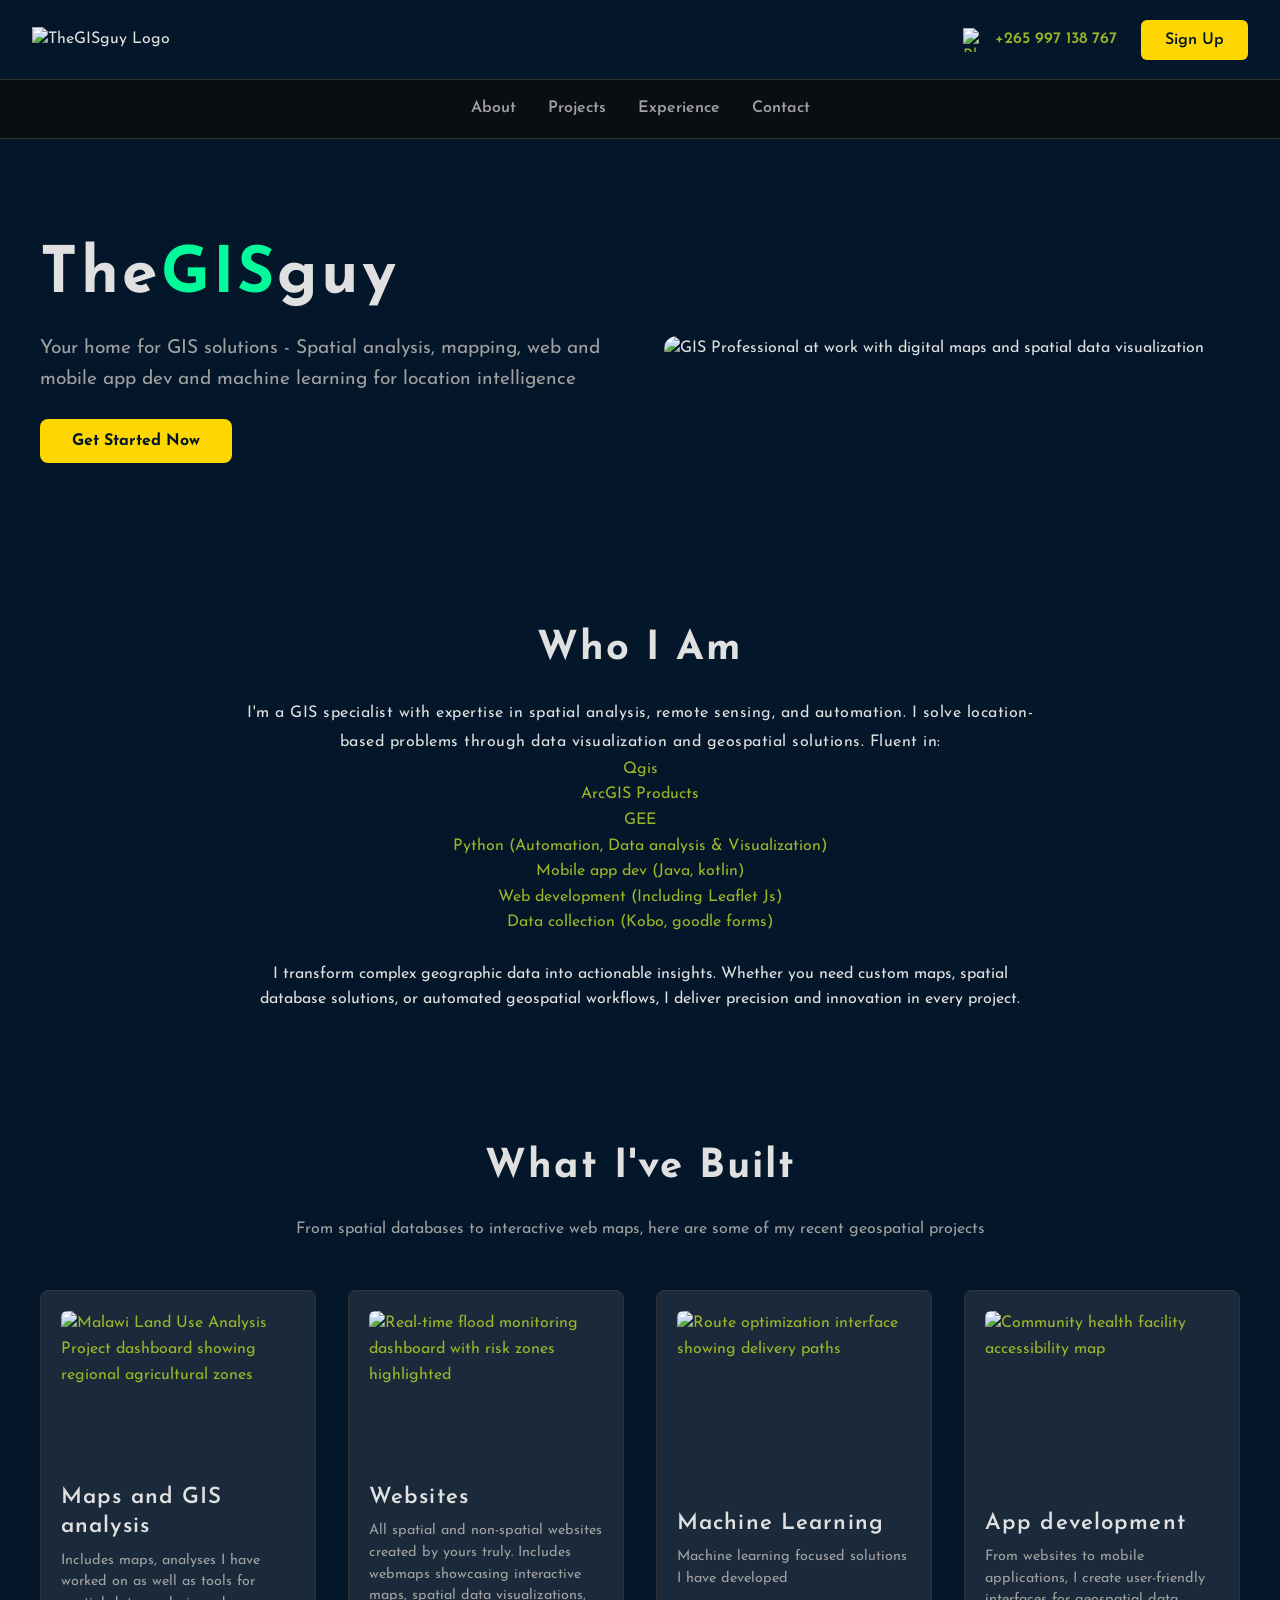
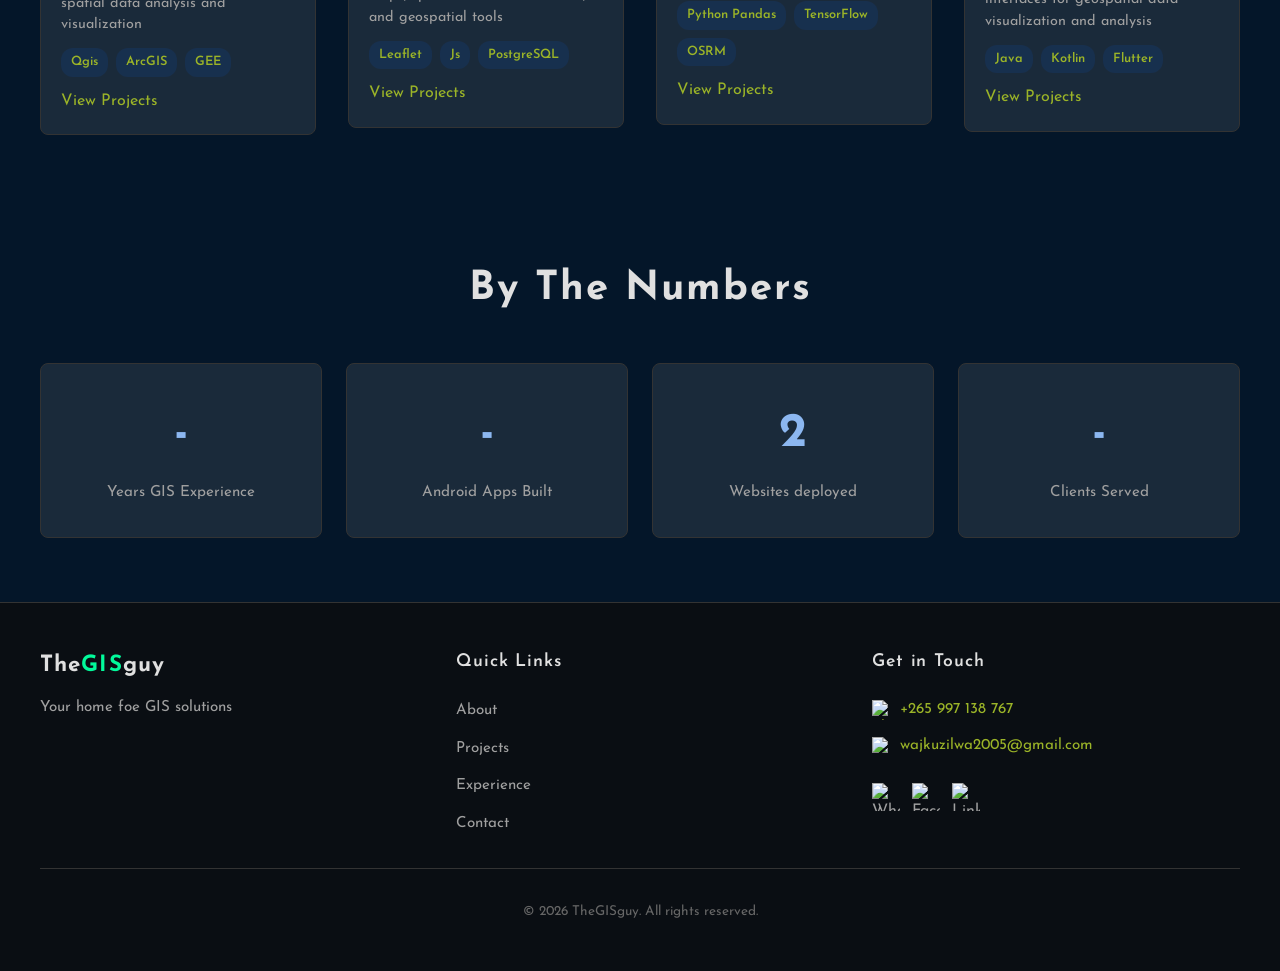
==== index.html @ 0bf77655 "Add files via upload" ====
<!DOCTYPE html>
<html lang="en">
<head>
    <meta charset="UTF-8">
    <meta name="viewport" content="width=device-width, initial-scale=1.0">
    <title>TheGISguy - Your Home for GIS Solutions</title>
    <link rel="stylesheet" href="index.css">
    <link href="https://fonts.googleapis.com/css2?family=Josefin+Sans:wght@400;600;700&family=Oswald:wght@400;500;600;700&display=swap" rel="stylesheet">
    <link rel="shortcut icon" href="./Images/Logo/TheGislogo_favicon.png" type="image/x-icon">
</head>

<body>


    <!-- Header Section -->
    <header class="header">
        <div class="header-container">
            <div class="logo">
                <img src="Images/Logo/TheGislogo_main.png" alt="TheGISguy Logo">
            </div>
            <div class="header-right">
                <div class="contact-phone">
                    <img src="Images/phone.svg" alt="Phone icon" class="icon">
                    <a href="tel:+265997138767">+265 997 138 767</a>
                </div>
                <button class="btn-signup">Sign Up</button>
            </div>
        </div>
    </header>


    

    <!-- Navigation Bar -->
    <nav class="navbar">
        <div class="nav-container">
            <ul class="nav-list">
                <li><a href="#about" class="nav-link">About</a></li>
                <li><a href="#projects" class="nav-link">Projects</a></li>
                <li><a href="#experience" class="nav-link">Experience</a></li>
                <li><a href="#contact" class="nav-link">Contact</a></li>
            </ul>
            <button class="hamburger" aria-label="Toggle navigation menu">
                <span></span>
                <span></span>
                <span></span>
            </button>
        </div>
    </nav>



    <!-- Hero Section -->
    <section id="hero" class="hero">
        <div class="hero-container">
            <div class="hero-text">
                <h1>The<Span class="gis-color">GIS</Span>guy</h1>
                <p>Your home for GIS solutions - Spatial analysis, mapping, web and mobile app dev and machine learning for location intelligence</p>
                <button class="btn-cta">Get Started Now</button>
            </div>
            <div class="hero-image">
                <img src="Images/Hero.jpg" alt="GIS Professional at work with digital maps and spatial data visualization">
            </div>
        </div>
    </section>





    <!-- About Section -->
    <section id="about" class="about">
        <div class="about-container">
            <h2>Who I Am</h2>
            <p>I'm a GIS specialist with expertise in spatial analysis, remote sensing, and automation. I solve location-based problems through data visualization and geospatial solutions. Fluent in:
                <ul>
                    <li> <a href="">Qgis</a></li>
                    <li> <a href="">ArcGIS Products</a></li>
                    <li> <a href="">GEE</a></li>
                    <li> <a href="">Python (Automation, Data analysis & Visualization)</a></li>
                    <li> <a href="">Mobile app dev (Java, kotlin)</a></li>
                    <li> <a href="">Web development (Including Leaflet Js)</a></li>
                    <li> <a href="">Data collection (Kobo, goodle forms)</a></li>
                </ul> <br>
                I transform complex geographic data into actionable insights. Whether you need custom maps, spatial database solutions, or automated geospatial workflows, I deliver precision and innovation in every project.</p>
        </div>
    </section>






    <!-- Projects Section -->
     <!-- Projects must have their own page and each one here must be linked there -->
    <section id="projects" class="projects">
        <div class="projects-container">
            <h2>What I've Built</h2>
            <p class="projects-intro">From spatial databases to interactive web maps, here are some of my recent geospatial projects</p>


            <div class="projects-grid">
               <!-- <a href="https://www.google.com" target="_blank" class="project-link"><article class="project-card"> -->


               <a href="./project.html" target="_blank" >
                    <article class="project-card">
                        <img src="Images/Logo/TheGislogo_favicon.png" alt="Malawi Land Use Analysis Project dashboard showing regional agricultural zones" class="project-image">
                        <h3>Maps and GIS analysis</h3>
                        <p>Includes maps, analyses I have worked on as well as tools for spatial data analysis and visualization</p>
                        <div class="tech-tags">
                            <span class="tech-tag">Qgis</span>
                            <span class="tech-tag">ArcGIS</span>
                            <span class="tech-tag">GEE</span> 
                        </div>
                        View Projects
                    </article>
               </a>
               <a href="./project.html" target="_blank">
                    <article class="project-card">
                        <img src="Images/Lucid_Origin_An_image_of_a_black_middleaged_GIS_woman_with_sho_0.jpg" alt="Real-time flood monitoring dashboard with risk zones highlighted" class="project-image">
                        <h3>Websites</h3>
                        <p>All spatial and non-spatial websites created by yours truly. Includes webmaps showcasing interactive maps, spatial data visualizations, and geospatial tools
                        </p>
                        <div class="tech-tags">
                            <span class="tech-tag">Leaflet</span>
                            <span class="tech-tag">Js</span>
                            <span class="tech-tag">PostgreSQL</span>
                        </div>
                       View Projects
                    </article>
                </a>


               <a href="./project.html" target="_blank">
                    <article class="project-card">
                        <img src="Images/Lucid_Origin_An_image_of_a_black_middleaged_GIS_woman_with_sho_0.jpg" alt="Route optimization interface showing delivery paths" class="project-image">
                        <br>
                        <h3>Machine Learning</h3>
                        <p>Machine learning focused solutions I have developed</p>
                        <div class="tech-tags">
                            <span class="tech-tag">Python Pandas</span>
                            <span class="tech-tag">TensorFlow</span>
                            <span class="tech-tag">OSRM</span>
                        </div>
                        View Projects
                    </article>
               </a>

               <a href="./project.html" target="_blank">               
                    <article class="project-card">
                        <img src="Images/Lucid_Origin_An_image_of_a_black_middleaged_GIS_woman_with_sho_0.jpg" alt="Community health facility accessibility map" class="project-image">
                        <br>
                        
                        <h3>App development</h3>
                        <p>From websites to mobile applications, I create user-friendly interfaces for geospatial data visualization and analysis</p>
                        <div class="tech-tags">
                            <span class="tech-tag">Java</span>
                            <span class="tech-tag">Kotlin</span>
                            <span class="tech-tag">Flutter</span>
                        </div>
                        View Projects
                    </article>
               </a>            
            </div>
        </div>
    </section>




    <!-- Experience Section -->
    <section id="experience" class="experience">
        <div class="experience-container">
            <h2>By The Numbers</h2>
            <div class="stats-grid">
                <div class="stat-box">
                    <span class="stat-number">-</span>
                    <span class="stat-label">Years GIS Experience</span>
                </div>
                <div class="stat-box">
                    <span class="stat-number">-</span>
                    <span class="stat-label">Android Apps Built</span>
                </div>
                <div class="stat-box">
                    <span class="stat-number">2</span>
                    <span class="stat-label">Websites deployed</span>
                </div>
                <div class="stat-box">
                    <span class="stat-number">-</span>
                    <span class="stat-label">Clients Served</span>
                </div>
            </div>
        </div>
    </section>




    <!-- Footer -->

    <!-- 
    have to implement whatsapp, email, facebook and linked in functionality -->
    <footer id="contact" class="footer">
        <div class="footer-container">
            <div class="footer-brand">
                <h1>The<Span class="gis-color">GIS</Span>guy</h1>
                <p>Your home foe GIS solutions</p>
            </div>
            <div class="footer-nav">
                <h3>Quick Links</h3>
                <ul>
                    <li><a href="#about">About</a></li>
                    <li><a href="#projects">Projects</a></li>
                    <li><a href="#experience">Experience</a></li>
                    <li><a href="#contact">Contact</a></li>
                </ul>
            </div>
            <div class="footer-contact">
                <h3>Get in Touch</h3>
                <div class="contact-details">
                    <a href="tel:+265997138767" class="contact-item">
                        <img src="Images/phone.svg" alt="Phone"> +265 997 138 767
                    </a>
                    <a href="mailto:wajkuzilwa2005@gmail.com" class="contact-item">
                        <img src="Images/email.svg" alt="Email"> wajkuzilwa2005@gmail.com
                    </a>
                </div>
                <div class="social-icons">
                    <a href="#" target="_blank" aria-label="WhatsApp">
                        <img src="Images/whatsapp.svg" alt="WhatsApp">
                    </a>
                    <a href="#" target="_blank" aria-label="Facebook">
                        <img src="Images/facebook_icon.svg" alt="Facebook">
                    </a>
                    <a href="#" target="_blank" aria-label="LinkedIn">
                        <img src="Images/linkedin_logo.png" alt="LinkedIn">
                    </a>
                </div>
            </div>
        </div>
        <div class="copyright">
            <p>© 2026 TheGISguy. All rights reserved.</p>
        </div>
    </footer>

    <script src="index.js"></script>
</body>
</html>
---- index.css ----
/* ***********************
   TheGISguy Portfolio
   ************************/

/* CSS Custom Properties (Variables) */
:root {
    /* Color Palette */
    --bg-main: #041629;
    --bg-footer: #0a0e13;
    --primary-blue: #9bb428;
    --accent-yellow: #ffd700;
    --text-primary: #e0e0e0;
    --text-secondary: #a0a0a0;
    --border-color: #333333;
    --card-bg: #1a2a3a;
    --card-bg-hover: #242f3d;
    
    /* fonts */
    --font-primary: 'Josefin Sans', -apple-system, BlinkMacSystemFont, 'Segoe UI', sans-serif;
    --font-secondary: 'Oswald', sans-serif;
    
    /* Spacing */
    --space-xs: 8px;
    --space-sm: 16px;
    --space-md: 24px;
    --space-lg: 32px;
    --space-xl: 48px;
    --space-2xl: 64px;
    --space-3xl: 96px;
    
    /* Transitions */
    --transition-fast: 0.3s ease-out;
    --transition-smooth: 0.5s ease-in-out;
}

/* *************************************************
***********************************************
*********************************/

* {
    margin: 0;
    padding: 0;
    box-sizing: border-box;
}

html {
    scroll-behavior: smooth;
}

body {
    font-family: var(--font-primary);
    font-size: 16px;
    line-height: 1.6;
    background-color: var(--bg-main);
    color: var(--text-primary);
}

h1, h2, h3, h4, h5, h6 {
    line-height: 1.3;
    letter-spacing: 0.05em;
}

a {
    color: var(--primary-blue);
    text-decoration: none;
    transition: var(--transition-fast);
}

a:hover {
    text-decoration: underline;
    color: #3399ff;
}

img {
    max-width: 100%;
    height: auto;
    display: block;
}

ul {
    list-style: none;
}

button {
    cursor: pointer;
    font-family: inherit;
}





/* ************************************
   Header Styles
   *************************************/

.header {
    position: sticky;
    top: 0;
    z-index: 100;
    background-color: var(--bg-main);
    border-bottom: 1px solid var(--border-color);
    height: 80px;
}

.header-container {
    max-width: 100%;
    margin: 0 auto;
    padding: 16px 32px;
    display: flex;
    justify-content: space-between;
    align-items: center;
    height: 100%;
}

.logo img {
    width: 200px;
    height: auto;
}

.header-right {
    display: flex;
    align-items: center;
    gap: 24px;
}

.contact-phone {
    display: flex;
    align-items: center;
    gap: 8px;
    color: var(--primary-blue);
}

.contact-phone a {
    color: var(--primary-blue);
    font-weight: 600;
}

.contact-phone a:hover {
    color: #3399ff;
}

.contact-phone .icon {
    width: 24px;
    height: 24px;
}

.btn-signup {
    background-color: var(--accent-yellow);
    color: var(--bg-main);
    padding: 12px 24px;
    border: none;
    border-radius: 6px;
    font-weight: 600;
    font-size: 1rem;
    transition: var(--transition-fast);
}

.btn-signup:hover {
    background-color: #ffe033;
    transform: scale(1.05);
    box-shadow: 0 8px 24px rgba(255, 215, 0, 0.3);
}

.btn-signup:active {
    transform: scale(0.98);
}








/* ************************************==
   Navigation Bar Styles
   ************************************== */

.navbar {
    background-color: var(--bg-footer);
    border-bottom: 1px solid var(--border-color);
    position: sticky;
    top: 80px;
    z-index: 99;
}

.nav-container {
    max-width: 1200px;
    margin: 0 auto;
    padding: 16px 32px;
    display: flex;
    justify-content: center;
    align-items: center;
}

.nav-list {
    display: flex;
    gap: 32px;
    justify-content: center;
}

.nav-link {
    color: var(--text-secondary);
    font-size: 1rem;
    font-weight: 600;
    position: relative;
    padding: 8px 0;
}

.nav-link::after {
    content: '';
    position: absolute;
    bottom: 0;
    left: 0;
    width: 100%;
    height: 3px;
    background-color: var(--accent-yellow);
    transform: scaleX(0);
    transition: var(--transition-fast);
}

.nav-link:hover {
    color: var(--primary-blue);
    text-decoration: none;
}

.nav-link:hover::after {
    transform: scaleX(1);
}

.nav-link.active {
    color: var(--primary-blue);
}

.nav-link.active::after {
    transform: scaleX(1);
}

/* Hamburger Menu */
.hamburger {
    display: none;
    flex-direction: column;
    gap: 5px;
    background: none;
    border: none;
    padding: 8px;
}

.hamburger span {
    width: 25px;
    height: 3px;
    background-color: var(--text-primary);
    border-radius: 2px;
    transition: var(--transition-fast);
}







/* ************************************==
   Hero Section Styles
   ************************************== */

.hero {
    padding: var(--space-3xl) var(--space-lg);
    background-color: var(--bg-main);
}

.hero-container {
    max-width: 1200px;
    margin: 0 auto;
    display: grid;
    grid-template-columns: 1fr 1fr;
    gap: 48px;
    align-items: center;
}
.gis-color{
    color: rgb(2, 250, 155);
}

.hero-text h1 {
    font-size: 4rem;
    font-weight: 700;
    color: var(--text-primary);
    margin-bottom: var(--space-sm);
}

.hero-text p {
    font-size: 1.2rem;
    color: var(--text-secondary);
    margin-bottom: var(--space-md);
    line-height: 1.6;
}

.btn-cta {
    background-color: var(--accent-yellow);
    color: var(--bg-main);
    padding: 14px 32px;
    border: none;
    border-radius: 8px;
    font-weight: 700;
    font-size: 1rem;
    transition: var(--transition-fast);
}

.btn-cta:hover {
    background-color: #ffe033;
    transform: scale(1.05);
    box-shadow: 0 8px 24px rgba(255, 215, 0, 0.3);
}

.btn-cta:active {
    transform: scale(0.98);
}

.hero-image {
    position: relative;
}

.hero-image img {
    width: 100%;
    height: auto;
    animation: float 3s ease-in-out infinite;
    filter: drop-shadow(0 20px 40px rgba(0, 102, 255, 0.2));
    border-radius: 20px;
}











/* ************************************==
   About Section Styles
   ************************************== */

.about {
    padding: var(--space-2xl) var(--space-lg);
    background-color: var(--bg-main);
}

.about-container {
    max-width: 800px;
    margin: 0 auto;
    text-align: center;
}

.about h2 {
    font-size: 2.5rem;
    font-weight: 700;
    color: var(--text-primary);
    margin-bottom: var(--space-md);
}

.about p {
    font-size: 1rem;
    color: var(--text-primary);
    line-height: 1.8;
    letter-spacing: 0.5px;
}






/* ************************************==
   Projects Section Styles
   ************************************== */

.projects {
    padding: var(--space-2xl) var(--space-lg);
    background-color: var(--bg-main);
}

.projects-container {
    max-width: 1200px;
    margin: 0 auto;
}

.projects h2 {
    font-size: 2.5rem;
    font-weight: 700;
    color: var(--text-primary);
    margin-bottom: var(--space-md);
    text-align: center;
}

.projects-intro {
    font-size: 1rem;
    color: var(--text-secondary);
    text-align: center;
    margin-bottom: var(--space-xl);
}

.projects-grid {
    display: grid;
    grid-template-columns: repeat(4, 1fr);
    gap: 32px;
}

.project-card {
    background-color: var(--card-bg);
    border: 1px solid var(--border-color);
    border-radius: 8px;
    padding: 20px;
    overflow: hidden;
    transition: var(--transition-fast);
    cursor: pointer;
}

.project-card:hover {
    transform: translateY(-12px);
    box-shadow: 0 16px 40px rgba(0, 102, 255, 0.15);
    border-color: var(--primary-blue);
    background-color: var(--card-bg-hover);
}

.project-image {
    width: 100%;
    height: 160px;
    object-fit: cover;
    border-radius: 6px;
    margin-bottom: 12px;
}

.project-card h3 {
    font-size: 1.4rem;
    font-weight: 600;
    color: var(--text-primary);
    margin-bottom: 8px;
}

.project-card p {
    font-size: 0.9rem;
    color: var(--text-secondary);
    line-height: 1.5;
    margin-bottom: 12px;
}

.tech-tags {
    display: flex;
    flex-wrap: wrap;
    gap: 8px;
    margin-bottom: 12px;
}

.tech-tag {
    font-size: 0.8rem;
    color: var(--primary-blue);
    background-color: rgba(0, 102, 255, 0.1);
    padding: 4px 10px;
    border-radius: 12px;
    font-weight: 600;
}

.project-link {
    font-size: 0.9rem;
    color: var(--primary-blue);
    font-weight: 600;
}

.project-link:hover {
    text-decoration: underline;
}







/* ************************************==
   Experience/Stats Section Styles
   ************************************== */

.experience {
    padding: var(--space-2xl) var(--space-lg);
    background-color: var(--bg-main);
}

.experience-container {
    max-width: 1200px;
    margin: 0 auto;
}

.experience h2 {
    font-size: 2.5rem;
    font-weight: 700;
    color: var(--text-primary);
    margin-bottom: var(--space-xl);
    text-align: center;
}

.stats-grid {
    display: grid;
    grid-template-columns: repeat(4, 1fr);
    gap: 24px;
}

.stat-box {
    background-color: var(--card-bg);
    padding: 32px 24px;
    border: 1px solid var(--border-color);
    border-radius: 8px;
    text-align: center;
    transition: var(--transition-fast);
}

.stat-box:hover {
    border-color: var(--primary-blue);
}

.stat-box:hover .stat-number {
    color: var(--accent-yellow);
}

.stat-number {
    display: block;
    font-size: 3rem;
    font-weight: 700;
    color: rgb(140, 183, 240);
    transition: var(--transition-fast);
}

.stat-label {
    display: block;
    font-size: 0.95rem;
    color: var(--text-secondary);
    margin-top: 8px;
}









/* ************************************==
   Footer Styles
   ************************************== */

.footer {
    background-color: var(--bg-footer);
    border-top: 1px solid var(--border-color);
    padding: var(--space-xl) var(--space-lg);
}

.footer-container {
    max-width: 1200px;
    margin: 0 auto;
    display: grid;
    grid-template-columns: 1fr 1fr 1fr;
    gap: 48px;
}

.footer-brand h1 {
    font-size: 1.4rem;
    font-weight: 700;
    color: var(--text-primary);
    margin-bottom: var(--space-sm);
}

.footer-brand p {
    font-size: 0.95rem;
    color: var(--text-secondary);
}

.footer-nav h3 {
    font-size: 1.1rem;
    font-weight: 600;
    color: var(--text-primary);
    margin-bottom: var(--space-md);
}

.footer-nav ul {
    display: flex;
    flex-direction: column;
    gap: 12px;
}

.footer-nav a {
    color: var(--text-secondary);
    font-size: 0.95rem;
    position: relative;
}

.footer-nav a:hover {
    color: var(--primary-blue);
    text-decoration: none;
}

.footer-nav a::after {
    content: '';
    position: absolute;
    bottom: -2px;
    left: 0;
    width: 100%;
    height: 2px;
    background-color: var(--accent-yellow);
    transform: scaleX(0);
    transition: var(--transition-fast);
}

.footer-nav a:hover::after {
    transform: scaleX(1);
}

.footer-contact h3 {
    font-size: 1.1rem;
    font-weight: 600;
    color: var(--text-primary);
    margin-bottom: var(--space-md);
}

.contact-details {
    display: flex;
    flex-direction: column;
    gap: 12px;
    margin-bottom: var(--space-md);
}

.contact-item {
    display: flex;
    align-items: center;
    gap: 8px;
    color: var(--primary-blue);
    font-size: 0.95rem;
}

.contact-item:hover {
    color: #3399ff;
}

.contact-item img {
    width: 20px;
    height: 20px;
}

.social-icons {
    display: flex;
    gap: 12px;
}

.social-icons a {
    display: inline-block;
    transition: var(--transition-fast);
}

.social-icons a:hover {
    transform: scale(1.1);
}

.social-icons img {
    width: 28px;
    height: 28px;
    color: var(--text-secondary);
}

.social-icons a:hover img {
    color: var(--primary-blue);
}

.copyright {
    max-width: 1200px;
    margin: var(--space-lg) auto 0;
    padding-top: var(--space-lg);
    border-top: 1px solid var(--border-color);
}

.copyright p {
    font-size: 0.85rem;
    color: #666666;
    text-align: center;
}

/* ************************************==
   Animations
   ************************************== */

@keyframes float {
    0%, 100% {
        transform: translateY(0px);
    }
    50% {
        transform: translateY(-20px);
    }
}

@keyframes slideInUnderline {
    0% {
        transform: scaleX(0);
    }
    100% {
        transform: scaleX(1);
    }
}

@keyframes fadeIn {
    0% {
        opacity: 0;
    }
    100% {
        opacity: 1;
    }
}

/* ************************************==
   Responsive Design - Tablet
   ************************************== */

@media (max-width: 992px) {
    .projects-grid {
        grid-template-columns: repeat(2, 1fr);
        gap: 24px;
    }
    
    .stats-grid {
        grid-template-columns: repeat(2, 1fr);
        gap: 20px;
    }
    
    .footer-container {
        grid-template-columns: 1fr 1fr;
        gap: 32px;
    }
}

/* ************************************==
   Responsive Design - Mobile
   ************************************== */

@media (max-width: 768px) {
    .header-container {
        padding: 16px;
    }
    
    .logo img {
        width: 120px;
    }
    
    .contact-phone span {
        display: none;
    }
    
    .nav-container {
        padding: 16px;
    }
    
    .nav-list {
        display: none;
        position: absolute;
        top: 100%;
        left: 0;
        width: 100%;
        background-color: var(--bg-footer);
        flex-direction: column;
        gap: 0;
        border-top: 1px solid var(--border-color);
    }
    
    .nav-list.active {
        display: flex;
    }
    
    .nav-list li {
        border-bottom: 1px solid var(--border-color);
    }
    
    .nav-link {
        display: block;
        padding: 16px 32px;
    }
    
    .hamburger {
        display: flex;
    }
    
    .hamburger.active span:nth-child(1) {
        transform: rotate(45deg) translate(5px, 5px);
    }
    
    .hamburger.active span:nth-child(2) {
        opacity: 0;
    }
    
    .hamburger.active span:nth-child(3) {
        transform: rotate(-45deg) translate(7px, -7px);
    }
    
    .hero {
        padding: var(--space-2xl) var(--space-md);
    }
    
    .hero-container {
        grid-template-columns: 1fr;
        gap: var(--space-lg);
    }
    
    .hero-text {
        order: 1;
        text-align: center;
    }
    
    .hero-text h1 {
        font-size: 3rem;
    }
    
    .hero-text p {
        font-size: 1rem;
    }
    
    .hero-image {
        order: 2;
    }
    
    .hero-image img {
        animation: none;
    }
    }
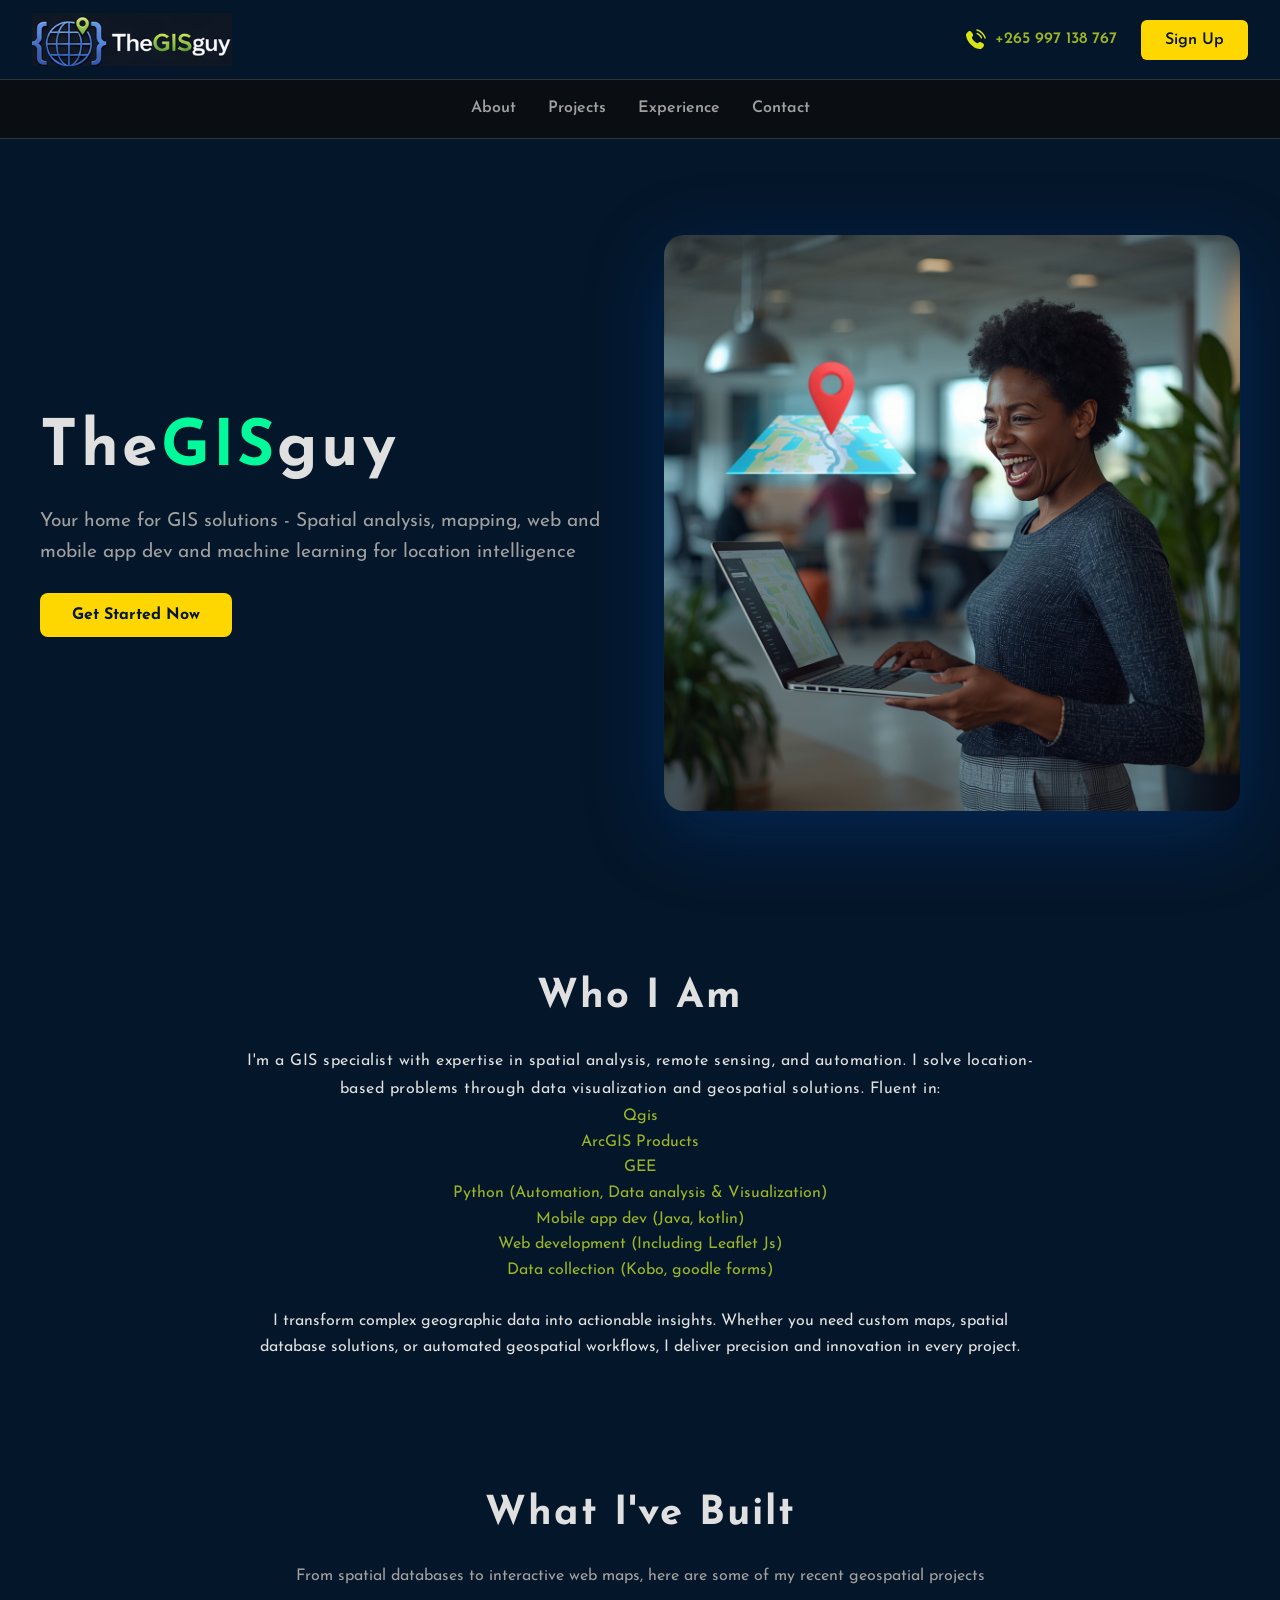
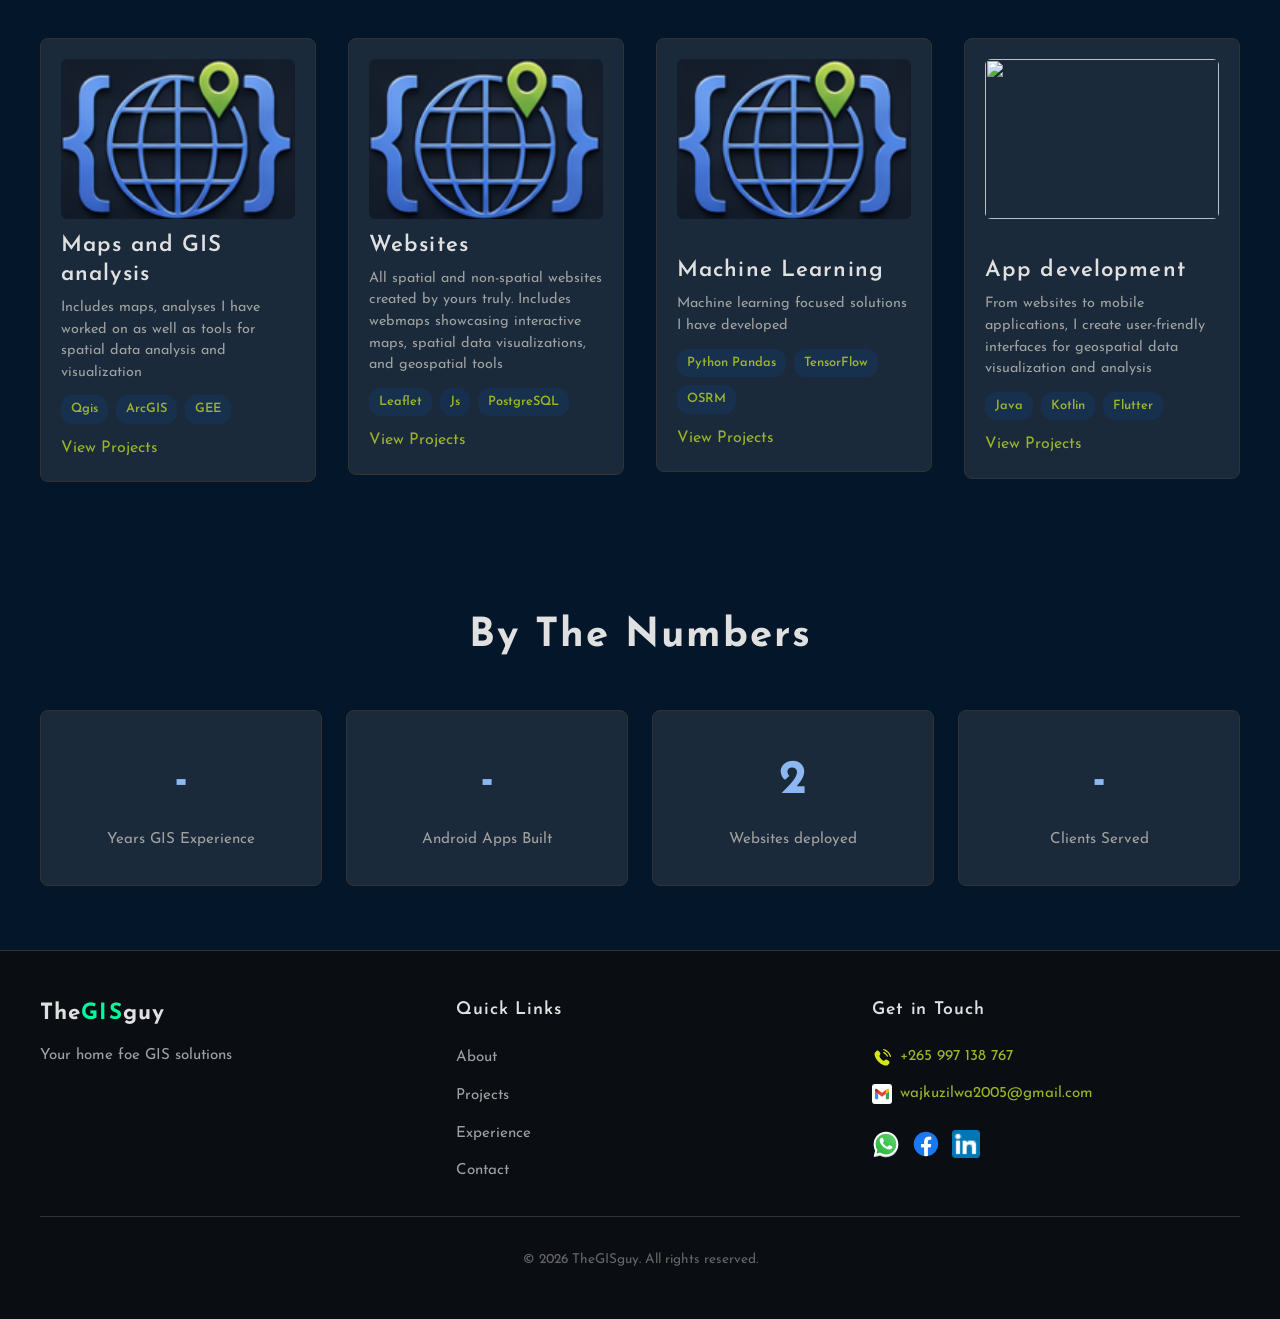
==== commit 6dae1b97: "Changed the project image" ====
--- a/index.html
+++ b/index.html
@@ -118,7 +118,7 @@
                </a>
                <a href="./project.html" target="_blank">
                     <article class="project-card">
-                        <img src="Images/Lucid_Origin_An_image_of_a_black_middleaged_GIS_woman_with_sho_0.jpg" alt="Real-time flood monitoring dashboard with risk zones highlighted" class="project-image">
+                        <img src="Images/Logo/TheGislogo_favicon.png" alt="Real-time flood monitoring dashboard with risk zones highlighted" class="project-image">
                         <h3>Websites</h3>
                         <p>All spatial and non-spatial websites created by yours truly. Includes webmaps showcasing interactive maps, spatial data visualizations, and geospatial tools
                         </p>
@@ -134,7 +134,7 @@
 
                <a href="./project.html" target="_blank">
                     <article class="project-card">
-                        <img src="Images/Lucid_Origin_An_image_of_a_black_middleaged_GIS_woman_with_sho_0.jpg" alt="Route optimization interface showing delivery paths" class="project-image">
+                        <img src="Images/Logo/TheGislogo_favicon.png" alt="Route optimization interface showing delivery paths" class="project-image">
                         <br>
                         <h3>Machine Learning</h3>
                         <p>Machine learning focused solutions I have developed</p>
@@ -149,7 +149,7 @@
 
                <a href="./project.html" target="_blank">               
                     <article class="project-card">
-                        <img src="Images/Lucid_Origin_An_image_of_a_black_middleaged_GIS_woman_with_sho_0.jpg" alt="Community health facility accessibility map" class="project-image">
+                        <img src="Images/Logo/TheGislogo_favicon.png alt="Community health facility accessibility map" class="project-image">
                         <br>
                         
                         <h3>App development</h3>
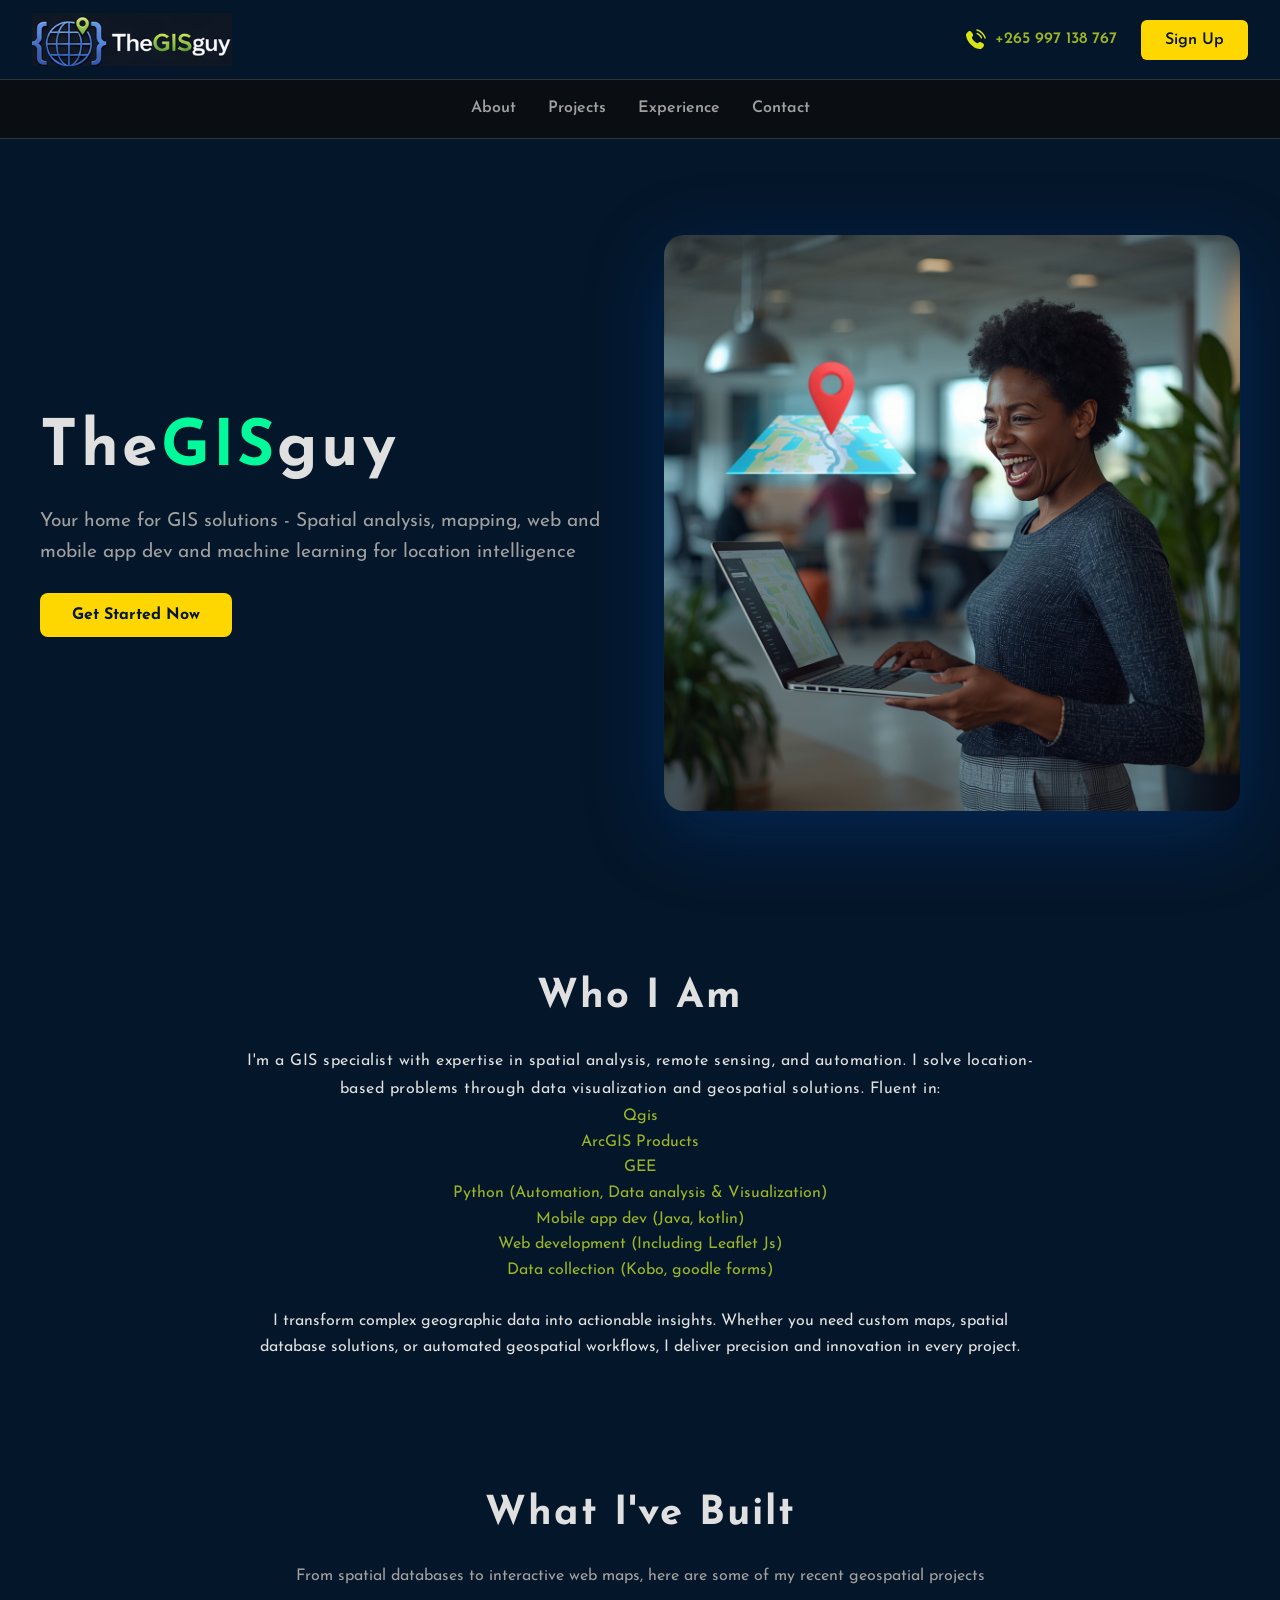
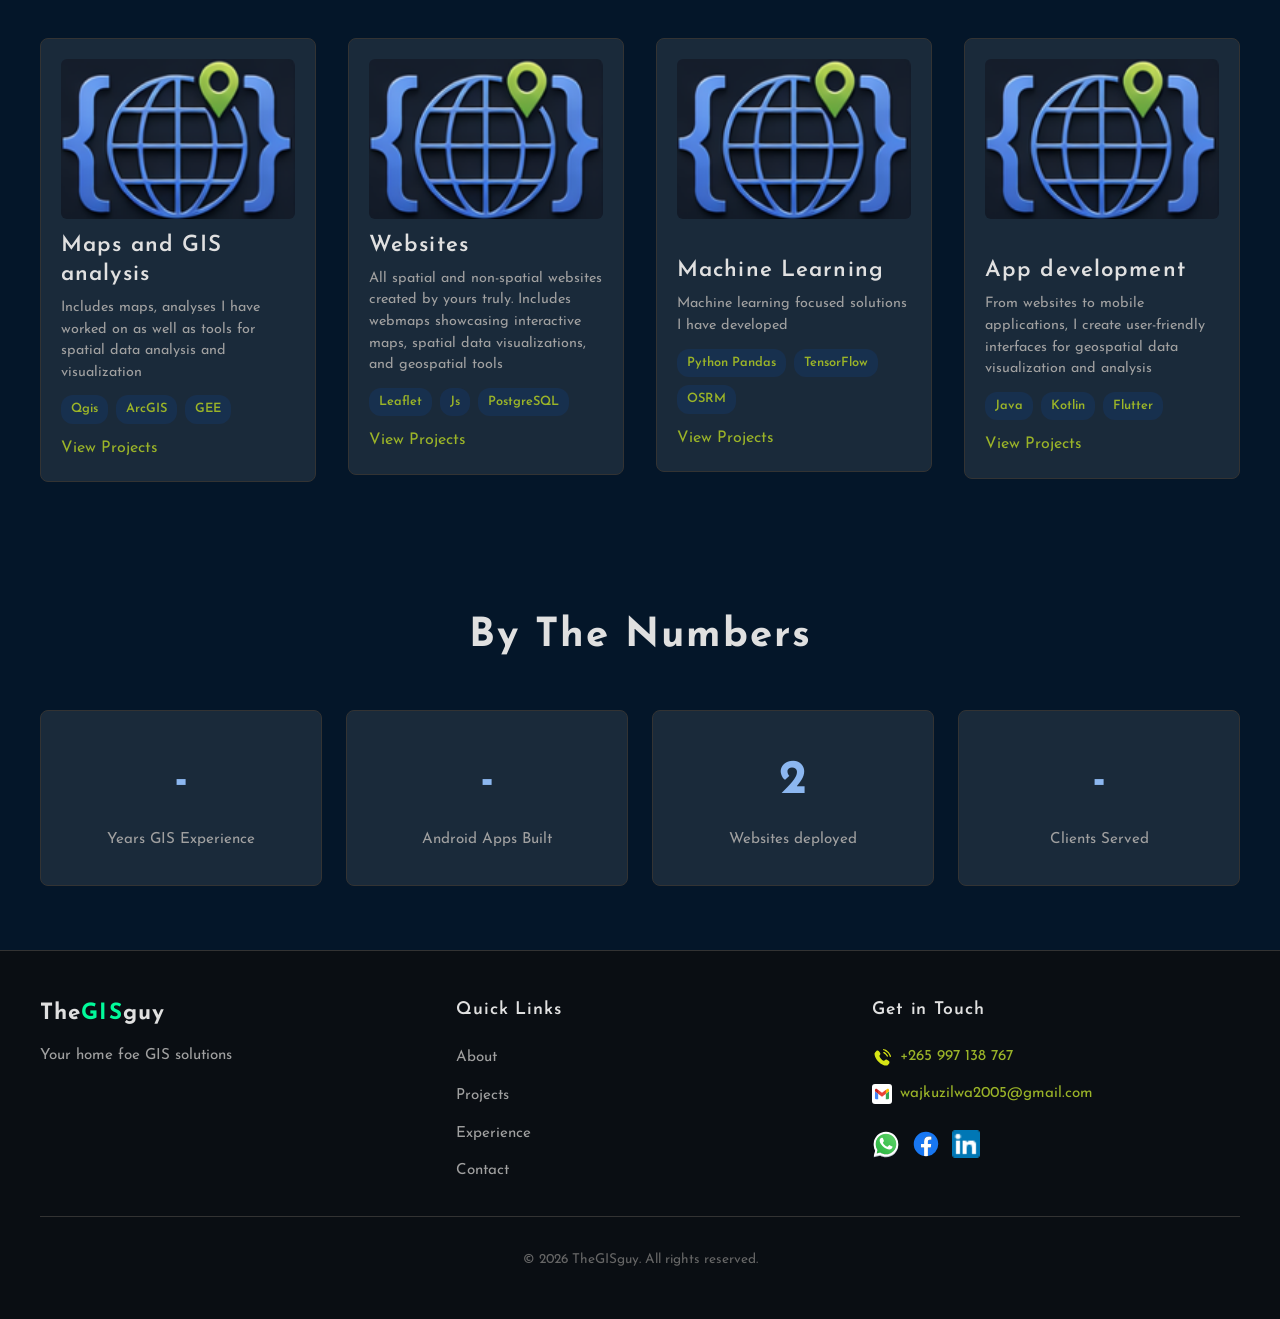
==== commit d9aee62f: "added " on line 152" ====
--- a/index.html
+++ b/index.html
@@ -149,7 +149,7 @@
 
                <a href="./project.html" target="_blank">               
                     <article class="project-card">
-                        <img src="Images/Logo/TheGislogo_favicon.png alt="Community health facility accessibility map" class="project-image">
+                        <img src="Images/Logo/TheGislogo_favicon.png" alt="Community health facility accessibility map" class="project-image">
                         <br>
                         
                         <h3>App development</h3>
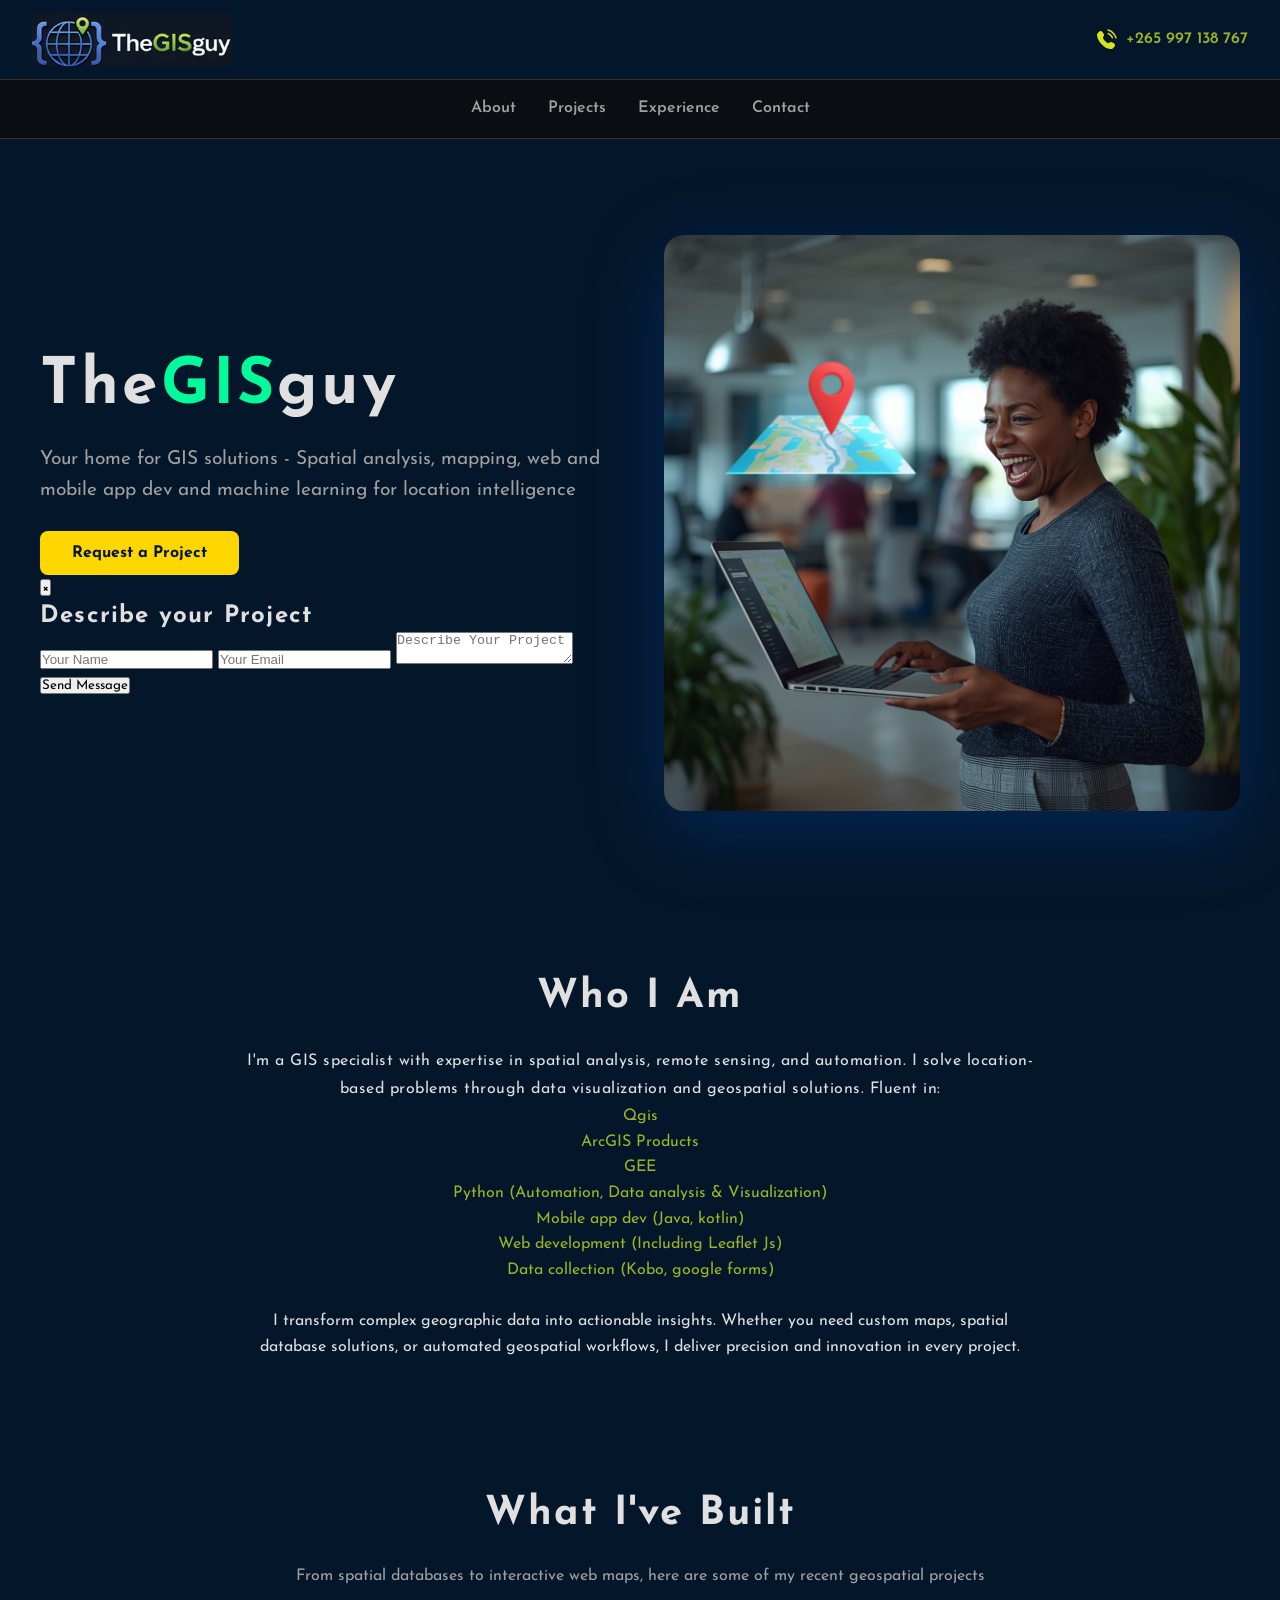
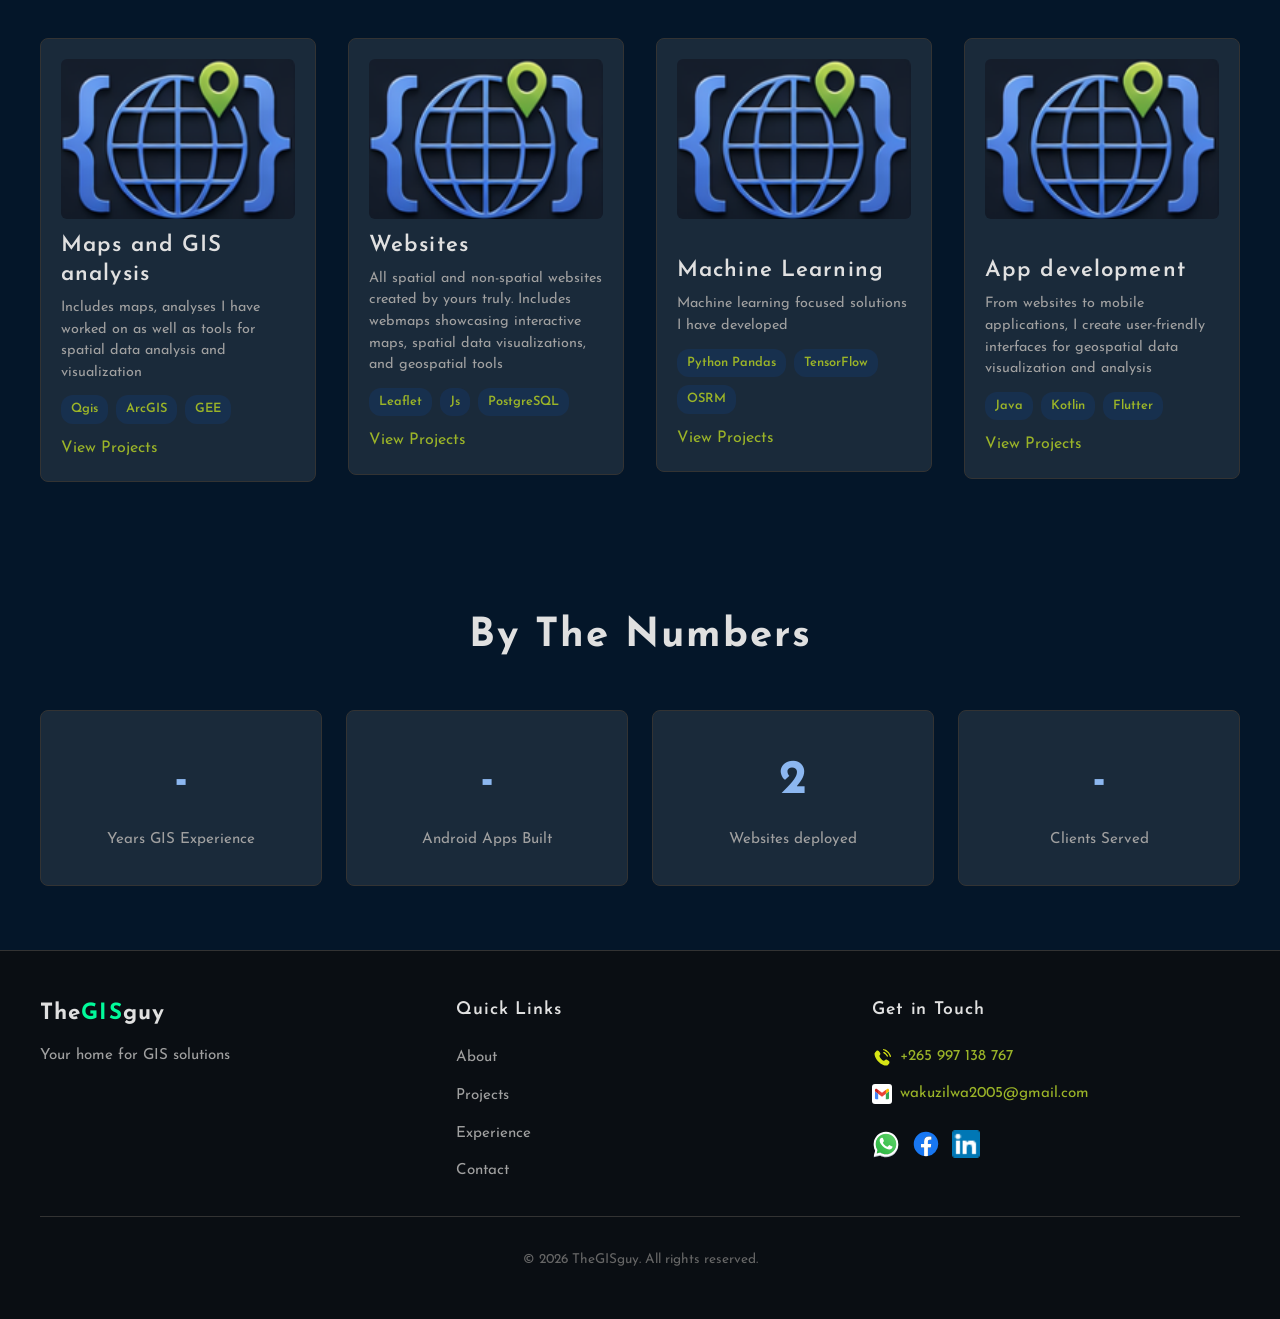
==== commit 3c9a8560: "Replaced the homepage Added the web3forms" ====
--- a/index.html
+++ b/index.html
@@ -23,7 +23,6 @@
                     <img src="Images/phone.svg" alt="Phone icon" class="icon">
                     <a href="tel:+265997138767">+265 997 138 767</a>
                 </div>
-                <button class="btn-signup">Sign Up</button>
             </div>
         </div>
     </header>
@@ -56,7 +55,21 @@
             <div class="hero-text">
                 <h1>The<Span class="gis-color">GIS</Span>guy</h1>
                 <p>Your home for GIS solutions - Spatial analysis, mapping, web and mobile app dev and machine learning for location intelligence</p>
-                <button class="btn-cta">Get Started Now</button>
+                <button class="btn-cta">Request a Project</button>
+
+
+                <!-- Web3forms Modal -->
+                <div class="modal-overlay" id="modal-overlay"></div>
+                <form action="https://api.web3forms.com/submit" class="request-project" id="reques-form"  method="POST">
+                    <input type="hidden" name="access_key" value="687fbcac-cc41-4e38-8507-15a02c91544a">
+                    <button type="button" class="close-btn" id="close-form" aria-label="Close form">&times;</button>
+                    <h2>Describe your Project</h2>
+                    <input type="text" name="name" placeholder="Your Name" required>
+                    <input type="email" name="email" placeholder="Your Email" required>
+                    <textarea name="message" placeholder="Describe Your Project" required></textarea>
+                    
+                    <button type="submit" class="submit">Send Message</button>
+                </form>
             </div>
             <div class="hero-image">
                 <img src="Images/Hero.jpg" alt="GIS Professional at work with digital maps and spatial data visualization">
@@ -80,7 +93,7 @@
                     <li> <a href="">Python (Automation, Data analysis & Visualization)</a></li>
                     <li> <a href="">Mobile app dev (Java, kotlin)</a></li>
                     <li> <a href="">Web development (Including Leaflet Js)</a></li>
-                    <li> <a href="">Data collection (Kobo, goodle forms)</a></li>
+                    <li> <a href="">Data collection (Kobo, google forms)</a></li>
                 </ul> <br>
                 I transform complex geographic data into actionable insights. Whether you need custom maps, spatial database solutions, or automated geospatial workflows, I deliver precision and innovation in every project.</p>
         </div>
@@ -205,7 +218,7 @@
         <div class="footer-container">
             <div class="footer-brand">
                 <h1>The<Span class="gis-color">GIS</Span>guy</h1>
-                <p>Your home foe GIS solutions</p>
+                <p>Your home for GIS solutions</p>
             </div>
             <div class="footer-nav">
                 <h3>Quick Links</h3>
@@ -222,25 +235,25 @@
                     <a href="tel:+265997138767" class="contact-item">
                         <img src="Images/phone.svg" alt="Phone"> +265 997 138 767
                     </a>
-                    <a href="mailto:wajkuzilwa2005@gmail.com" class="contact-item">
-                        <img src="Images/email.svg" alt="Email"> wajkuzilwa2005@gmail.com
+                    <a class="contact-item" id="email">
+                        <img src="Images/email.svg" alt="Email"> wakuzilwa2005@gmail.com
                     </a>
                 </div>
                 <div class="social-icons">
-                    <a href="#" target="_blank" aria-label="WhatsApp">
+                    <a href="https://wa.me/265997138767" target="_blank" aria-label="WhatsApp">
                         <img src="Images/whatsapp.svg" alt="WhatsApp">
                     </a>
-                    <a href="#" target="_blank" aria-label="Facebook">
+                    <a href="https://www.facebook.com/msukwawakuwongie19" target="_blank" aria-label="Facebook">
                         <img src="Images/facebook_icon.svg" alt="Facebook">
                     </a>
-                    <a href="#" target="_blank" aria-label="LinkedIn">
+                    <a href="https://www.linkedin.com/in/wongani-msukwa-31ba91369" target="_blank" aria-label="LinkedIn">
                         <img src="Images/linkedin_logo.png" alt="LinkedIn">
                     </a>
                 </div>
             </div>
         </div>
         <div class="copyright">
-            <p>© 2026 TheGISguy. All rights reserved.</p>
+            <p>&copy; 2026 TheGISguy. All rights reserved.</p>
         </div>
     </footer>
 
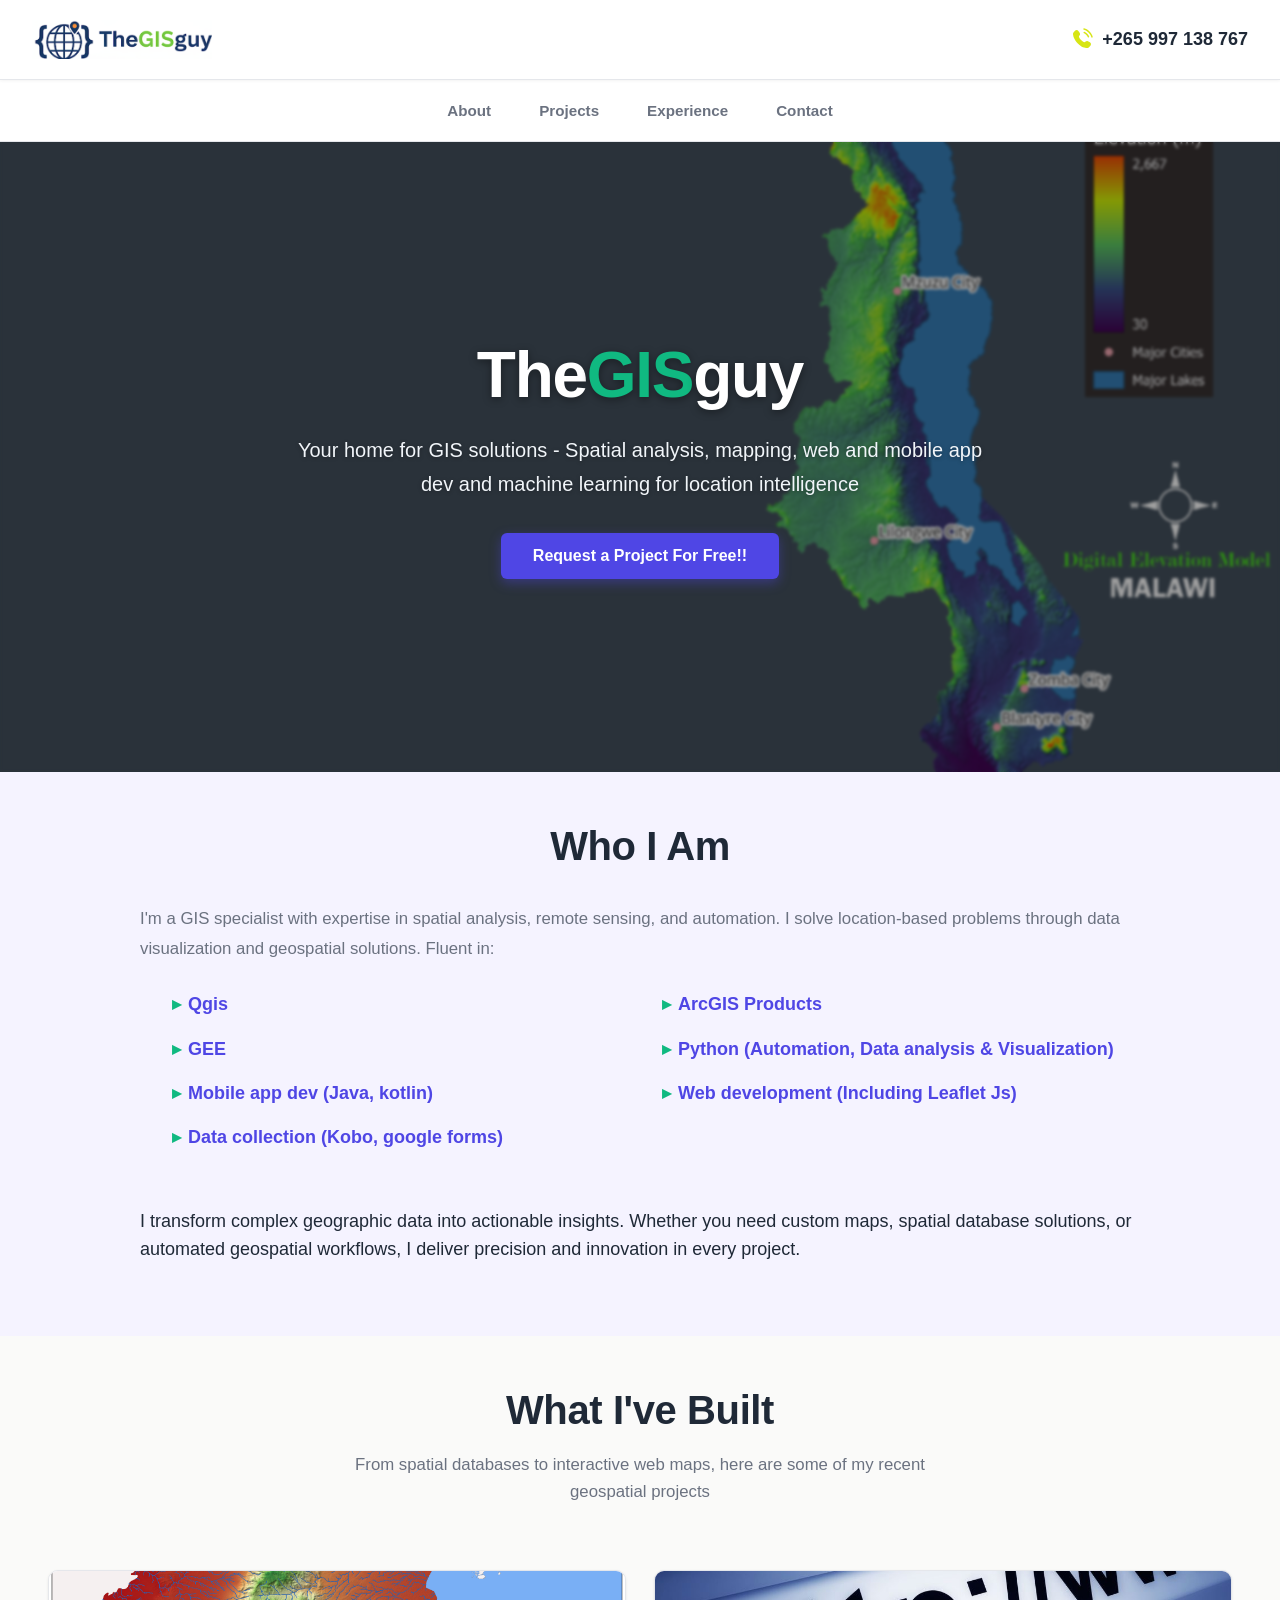
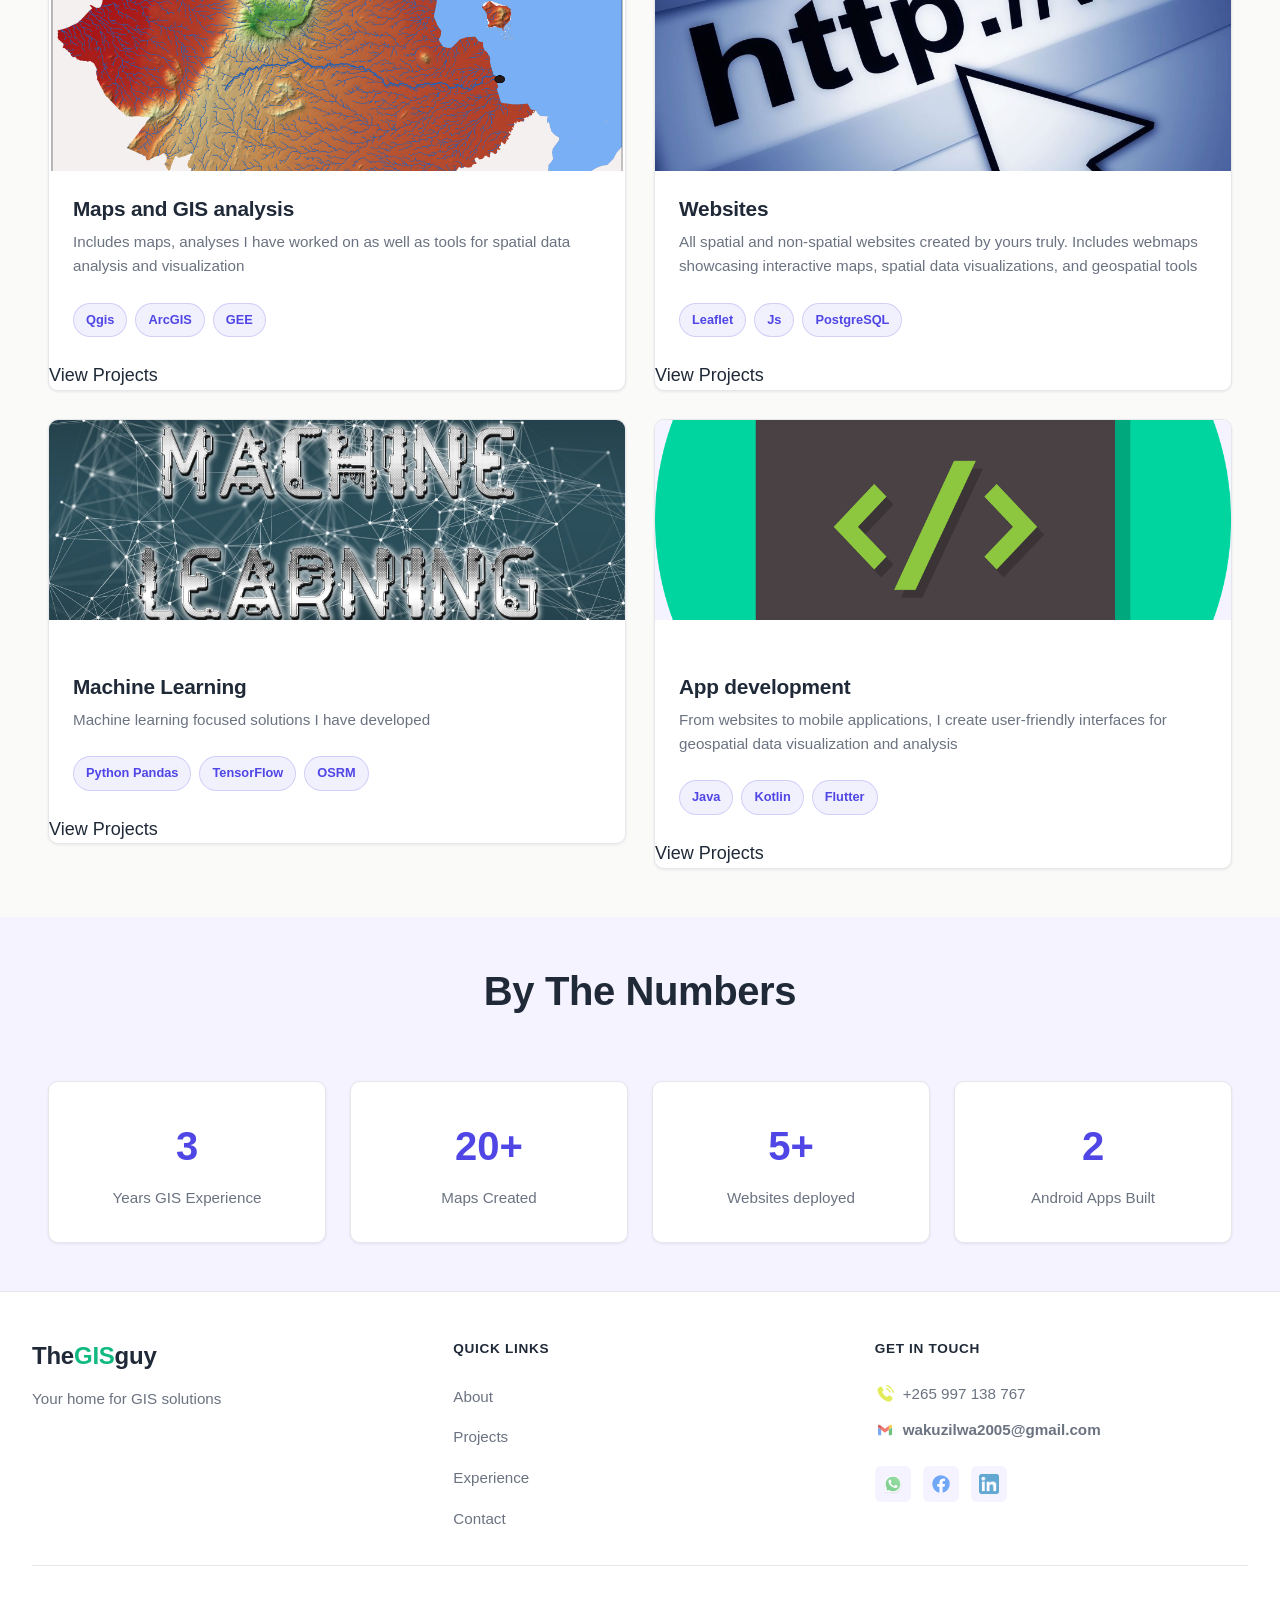
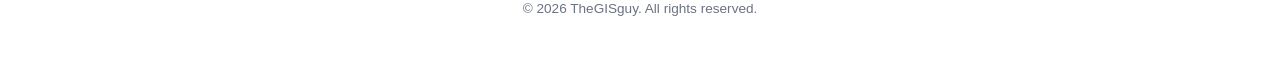
==== commit ad88d313: "redesign and remake" ====
--- a/index.html
+++ b/index.html
@@ -1,102 +1,195 @@
 <!DOCTYPE html>
+
 <html lang="en">
+
 <head>
+
     <meta charset="UTF-8">
+
     <meta name="viewport" content="width=device-width, initial-scale=1.0">
+
     <title>TheGISguy - Your Home for GIS Solutions</title>
+
     <link rel="stylesheet" href="index.css">
+
     <link href="https://fonts.googleapis.com/css2?family=Josefin+Sans:wght@400;600;700&family=Oswald:wght@400;500;600;700&display=swap" rel="stylesheet">
+
     <link rel="shortcut icon" href="./Images/Logo/TheGislogo_favicon.png" type="image/x-icon">
+
 </head>
 
+
+
 <body>
 
 
+
+
+
     <!-- Header Section -->
+
     <header class="header">
+
         <div class="header-container">
+
             <div class="logo">
-                <img src="Images/Logo/TheGislogo_main.png" alt="TheGISguy Logo">
-            </div>
+
+                <img src="Images/Logo/TheGISguy Logo.png" alt="TheGISguy Logo">
+
+            </div>
+
             <div class="header-right">
+
                 <div class="contact-phone">
+
                     <img src="Images/phone.svg" alt="Phone icon" class="icon">
+
                     <a href="tel:+265997138767">+265 997 138 767</a>
-                </div>
-            </div>
-        </div>
+
+                </div>
+
+            </div>
+
+        </div>
+
     </header>
 
 
+
+
+
     
 
+
+
     <!-- Navigation Bar -->
+
     <nav class="navbar">
+
         <div class="nav-container">
+
             <ul class="nav-list">
+
                 <li><a href="#about" class="nav-link">About</a></li>
+
                 <li><a href="#projects" class="nav-link">Projects</a></li>
+
                 <li><a href="#experience" class="nav-link">Experience</a></li>
+
                 <li><a href="#contact" class="nav-link">Contact</a></li>
+
             </ul>
+
             <button class="hamburger" aria-label="Toggle navigation menu">
+
                 <span></span>
+
                 <span></span>
+
                 <span></span>
+
             </button>
-        </div>
+
+        </div>
+
     </nav>
 
 
 
+
+
+
+
     <!-- Hero Section -->
-    <section id="hero" class="hero">
+
+    <section id="hero" class="hero" style="background-image: url('Images/Herobg1.png');">
+
         <div class="hero-container">
+
             <div class="hero-text">
+
                 <h1>The<Span class="gis-color">GIS</Span>guy</h1>
+
                 <p>Your home for GIS solutions - Spatial analysis, mapping, web and mobile app dev and machine learning for location intelligence</p>
-                <button class="btn-cta">Request a Project</button>
+
+                <button class="btn-cta">Request a Project For Free!!</button>
+
+
+
 
 
                 <!-- Web3forms Modal -->
+
                 <div class="modal-overlay" id="modal-overlay"></div>
+
                 <form action="https://api.web3forms.com/submit" class="request-project" id="reques-form"  method="POST">
+
                     <input type="hidden" name="access_key" value="687fbcac-cc41-4e38-8507-15a02c91544a">
+
                     <button type="button" class="close-btn" id="close-form" aria-label="Close form">&times;</button>
+
                     <h2>Describe your Project</h2>
+
                     <input type="text" name="name" placeholder="Your Name" required>
+
                     <input type="email" name="email" placeholder="Your Email" required>
+
                     <textarea name="message" placeholder="Describe Your Project" required></textarea>
+
                     
-                    <button type="submit" class="submit">Send Message</button>
+
+                    <button type="submit" class="submit">Send Request</button>
+
                 </form>
-            </div>
-            <div class="hero-image">
-                <img src="Images/Hero.jpg" alt="GIS Professional at work with digital maps and spatial data visualization">
-            </div>
-        </div>
+
+            </div>
+
+        </div>
+
     </section>
 
 
 
 
 
+
+
+
+
+
+
     <!-- About Section -->
+
     <section id="about" class="about">
+
         <div class="about-container">
+
             <h2>Who I Am</h2>
+
             <p>I'm a GIS specialist with expertise in spatial analysis, remote sensing, and automation. I solve location-based problems through data visualization and geospatial solutions. Fluent in:
+
                 <ul>
+
                     <li> <a href="">Qgis</a></li>
+
                     <li> <a href="">ArcGIS Products</a></li>
+
                     <li> <a href="">GEE</a></li>
+
                     <li> <a href="">Python (Automation, Data analysis & Visualization)</a></li>
+
                     <li> <a href="">Mobile app dev (Java, kotlin)</a></li>
+
                     <li> <a href="">Web development (Including Leaflet Js)</a></li>
+
                     <li> <a href="">Data collection (Kobo, google forms)</a></li>
+
                 </ul> <br>
+
                 I transform complex geographic data into actionable insights. Whether you need custom maps, spatial database solutions, or automated geospatial workflows, I deliver precision and innovation in every project.</p>
-        </div>
+
+        </div>
+
     </section>
 
 
@@ -104,159 +197,305 @@
 
 
 
+
+
+
     <!-- Projects Section -->
-     <!-- Projects must have their own page and each one here must be linked there -->
+
     <section id="projects" class="projects">
+
         <div class="projects-container">
+
             <h2>What I've Built</h2>
+
             <p class="projects-intro">From spatial databases to interactive web maps, here are some of my recent geospatial projects</p>
 
 
+
+
+
             <div class="projects-grid">
-               <!-- <a href="https://www.google.com" target="_blank" class="project-link"><article class="project-card"> -->
-
-
-               <a href="./project.html" target="_blank" >
+
+
+
+               <a href="./project.html" target="_parent" >
+
                     <article class="project-card">
-                        <img src="Images/Logo/TheGislogo_favicon.png" alt="Malawi Land Use Analysis Project dashboard showing regional agricultural zones" class="project-image">
+
+                        <img src="./Maps/Dan Phiri Project/Watershed 2.png" alt="Zomba Catchment Analysis" class="project-image">
+
                         <h3>Maps and GIS analysis</h3>
+
                         <p>Includes maps, analyses I have worked on as well as tools for spatial data analysis and visualization</p>
+
                         <div class="tech-tags">
+
                             <span class="tech-tag">Qgis</span>
+
                             <span class="tech-tag">ArcGIS</span>
+
                             <span class="tech-tag">GEE</span> 
+
                         </div>
+
                         View Projects
+
                     </article>
+
                </a>
-               <a href="./project.html" target="_blank">
+
+               <a href="./project.html" target="_parent">
+
                     <article class="project-card">
-                        <img src="Images/Logo/TheGislogo_favicon.png" alt="Real-time flood monitoring dashboard with risk zones highlighted" class="project-image">
+
+                        <img src="Images/website.jpg" alt="Website" class="project-image">
+
                         <h3>Websites</h3>
+
                         <p>All spatial and non-spatial websites created by yours truly. Includes webmaps showcasing interactive maps, spatial data visualizations, and geospatial tools
+
                         </p>
+
                         <div class="tech-tags">
+
                             <span class="tech-tag">Leaflet</span>
+
                             <span class="tech-tag">Js</span>
+
                             <span class="tech-tag">PostgreSQL</span>
+
                         </div>
+
                        View Projects
+
                     </article>
+
                 </a>
 
 
-               <a href="./project.html" target="_blank">
+
+
+
+               <a href="./project.html" target="_parent">
+
                     <article class="project-card">
-                        <img src="Images/Logo/TheGislogo_favicon.png" alt="Route optimization interface showing delivery paths" class="project-image">
+
+                        <img src="Images/machinelearning.jpg" alt="Route optimization interface showing delivery paths" class="project-image">
+
                         <br>
+
                         <h3>Machine Learning</h3>
+
                         <p>Machine learning focused solutions I have developed</p>
+
                         <div class="tech-tags">
+
                             <span class="tech-tag">Python Pandas</span>
+
                             <span class="tech-tag">TensorFlow</span>
+
                             <span class="tech-tag">OSRM</span>
+
                         </div>
+
                         View Projects
+
                     </article>
+
                </a>
 
-               <a href="./project.html" target="_blank">               
+
+
+               <a href="./project.html" target="_parent">               
+
                     <article class="project-card">
-                        <img src="Images/Logo/TheGislogo_favicon.png" alt="Community health facility accessibility map" class="project-image">
+
+                        <img src="Images/coding.png" alt="Coding" class="project-image">
+
                         <br>
+
                         
+
                         <h3>App development</h3>
+
                         <p>From websites to mobile applications, I create user-friendly interfaces for geospatial data visualization and analysis</p>
+
                         <div class="tech-tags">
+
                             <span class="tech-tag">Java</span>
+
                             <span class="tech-tag">Kotlin</span>
+
                             <span class="tech-tag">Flutter</span>
+
                         </div>
+
                         View Projects
+
                     </article>
+
                </a>            
-            </div>
-        </div>
+
+            </div>
+
+        </div>
+
     </section>
 
 
 
 
+
+
+
+
+
     <!-- Experience Section -->
+
     <section id="experience" class="experience">
+
         <div class="experience-container">
+
             <h2>By The Numbers</h2>
+
             <div class="stats-grid">
+
                 <div class="stat-box">
-                    <span class="stat-number">-</span>
+
+                    <span class="stat-number">3</span>
+
                     <span class="stat-label">Years GIS Experience</span>
-                </div>
+
+                </div>
+
                 <div class="stat-box">
-                    <span class="stat-number">-</span>
+
+                    <span class="stat-number">20+</span>
+
+                    <span class="stat-label">Maps Created</span>
+
+                </div>
+
+                <div class="stat-box">
+
+                    <span class="stat-number">5+</span>
+
+                    <span class="stat-label">Websites deployed</span>
+
+                </div>
+
+                <div class="stat-box">
+
+                    <span class="stat-number">2</span>
+
                     <span class="stat-label">Android Apps Built</span>
-                </div>
-                <div class="stat-box">
-                    <span class="stat-number">2</span>
-                    <span class="stat-label">Websites deployed</span>
-                </div>
-                <div class="stat-box">
-                    <span class="stat-number">-</span>
-                    <span class="stat-label">Clients Served</span>
-                </div>
-            </div>
-        </div>
+
+                </div>
+
+            </div>
+
+        </div>
+
     </section>
 
 
 
 
+
+
+
+
+
     <!-- Footer -->
 
-    <!-- 
-    have to implement whatsapp, email, facebook and linked in functionality -->
     <footer id="contact" class="footer">
+
         <div class="footer-container">
+
             <div class="footer-brand">
+
                 <h1>The<Span class="gis-color">GIS</Span>guy</h1>
+
                 <p>Your home for GIS solutions</p>
-            </div>
+
+            </div>
+
             <div class="footer-nav">
+
                 <h3>Quick Links</h3>
+
                 <ul>
+
                     <li><a href="#about">About</a></li>
+
                     <li><a href="#projects">Projects</a></li>
+
                     <li><a href="#experience">Experience</a></li>
+
                     <li><a href="#contact">Contact</a></li>
+
                 </ul>
-            </div>
+
+            </div>
+
             <div class="footer-contact">
+
                 <h3>Get in Touch</h3>
+
                 <div class="contact-details">
+
                     <a href="tel:+265997138767" class="contact-item">
+
                         <img src="Images/phone.svg" alt="Phone"> +265 997 138 767
+
                     </a>
+
                     <a class="contact-item" id="email">
+
                         <img src="Images/email.svg" alt="Email"> wakuzilwa2005@gmail.com
+
                     </a>
-                </div>
+
+                </div>
+
                 <div class="social-icons">
+
                     <a href="https://wa.me/265997138767" target="_blank" aria-label="WhatsApp">
+
                         <img src="Images/whatsapp.svg" alt="WhatsApp">
+
                     </a>
+
                     <a href="https://www.facebook.com/msukwawakuwongie19" target="_blank" aria-label="Facebook">
+
                         <img src="Images/facebook_icon.svg" alt="Facebook">
+
                     </a>
+
                     <a href="https://www.linkedin.com/in/wongani-msukwa-31ba91369" target="_blank" aria-label="LinkedIn">
+
                         <img src="Images/linkedin_logo.png" alt="LinkedIn">
+
                     </a>
-                </div>
-            </div>
-        </div>
+
+                </div>
+
+            </div>
+
+        </div>
+
         <div class="copyright">
+
             <p>&copy; 2026 TheGISguy. All rights reserved.</p>
-        </div>
+
+        </div>
+
     </footer>
 
+
+
     <script src="index.js"></script>
+
 </body>
-</html>
+
+</html>
--- a/index.css
+++ b/index.css
@@ -1,23 +1,26 @@
 /* ***********************
    TheGISguy Portfolio
+   Light Theme
    ************************/
 
 /* CSS Custom Properties (Variables) */
 :root {
     /* Color Palette */
-    --bg-main: #041629;
-    --bg-footer: #0a0e13;
-    --primary-blue: #9bb428;
-    --accent-yellow: #ffd700;
-    --text-primary: #e0e0e0;
-    --text-secondary: #a0a0a0;
-    --border-color: #333333;
-    --card-bg: #1a2a3a;
-    --card-bg-hover: #242f3d;
+    --bg-main: #fafaf9;
+    --bg-secondary: #f5f3ff;
+    --bg-footer: #ffffff;
+    --primary-green: #10b981;
+    --primary-indigo: #4f46e5;
+    --accent-gold: #f59e0b;
+    --text-primary: #1f2937;
+    --text-secondary: #6b7280;
+    --border-color: #e5e7eb;
+    --card-bg: #ffffff;
+    --card-shadow: 0 1px 3px rgba(0, 0, 0, 0.08);
     
     /* fonts */
-    --font-primary: 'Josefin Sans', -apple-system, BlinkMacSystemFont, 'Segoe UI', sans-serif;
-    --font-secondary: 'Oswald', sans-serif;
+    --font-primary: 'Inter', -apple-system, BlinkMacSystemFont, 'Segoe UI', sans-serif;
+    --font-mono: 'Courier New', monospace;
     
     /* Spacing */
     --space-xs: 8px;
@@ -29,13 +32,13 @@
     --space-3xl: 96px;
     
     /* Transitions */
-    --transition-fast: 0.3s ease-out;
-    --transition-smooth: 0.5s ease-in-out;
+    --transition-fast: 0.2s ease-out;
+    --transition-smooth: 0.4s ease-in-out;
 }
 
 /* *************************************************
-***********************************************
-*********************************/
+Base Styles
+**************************************************/
 
 * {
     margin: 0;
@@ -49,26 +52,40 @@
 
 body {
     font-family: var(--font-primary);
-    font-size: 16px;
+    font-size: 18px;
     line-height: 1.6;
     background-color: var(--bg-main);
     color: var(--text-primary);
+    -webkit-font-smoothing: antialiased;
 }
 
 h1, h2, h3, h4, h5, h6 {
     line-height: 1.3;
-    letter-spacing: 0.05em;
+    letter-spacing: -0.01em;
+    font-weight: 700;
+}
+
+h1 {
+    font-size: 3rem;
+}
+
+h2 {
+    font-size: 2rem;
+}
+
+h3 {
+    font-size: 1.25rem;
 }
 
 a {
-    color: var(--primary-blue);
+    color: var(--primary-indigo);
     text-decoration: none;
-    transition: var(--transition-fast);
+    transition: all var(--transition-fast);
 }
 
 a:hover {
+    color: var(--primary-green);
     text-decoration: underline;
-    color: #3399ff;
 }
 
 img {
@@ -84,11 +101,8 @@
 button {
     cursor: pointer;
     font-family: inherit;
-}
-
-
-
-
+    font-weight: 600;
+}
 
 /* ************************************
    Header Styles
@@ -98,13 +112,14 @@
     position: sticky;
     top: 0;
     z-index: 100;
-    background-color: var(--bg-main);
+    background-color: var(--bg-footer);
     border-bottom: 1px solid var(--border-color);
     height: 80px;
+    box-shadow: 0 1px 3px rgba(0, 0, 0, 0.05);
 }
 
 .header-container {
-    max-width: 100%;
+    /* max-width: 2000px; */
     margin: 0 auto;
     padding: 16px 32px;
     display: flex;
@@ -114,7 +129,7 @@
 }
 
 .logo img {
-    width: 200px;
+    width: 180px;
     height: auto;
 }
 
@@ -128,16 +143,17 @@
     display: flex;
     align-items: center;
     gap: 8px;
-    color: var(--primary-blue);
+    color: var(--text-primary);
 }
 
 .contact-phone a {
-    color: var(--primary-blue);
+    color: var(--text-primary);
     font-weight: 600;
+    transition: color var(--transition-fast);
 }
 
 .contact-phone a:hover {
-    color: #3399ff;
+    color: var(--primary-indigo);
 }
 
 .contact-phone .icon {
@@ -145,37 +161,9 @@
     height: 24px;
 }
 
-.btn-signup {
-    background-color: var(--accent-yellow);
-    color: var(--bg-main);
-    padding: 12px 24px;
-    border: none;
-    border-radius: 6px;
-    font-weight: 600;
-    font-size: 1rem;
-    transition: var(--transition-fast);
-}
-
-.btn-signup:hover {
-    background-color: #ffe033;
-    transform: scale(1.05);
-    box-shadow: 0 8px 24px rgba(255, 215, 0, 0.3);
-}
-
-.btn-signup:active {
-    transform: scale(0.98);
-}
-
-
-
-
-
-
-
-
-/* ************************************==
+/* ************************************
    Navigation Bar Styles
-   ************************************== */
+   *************************************/
 
 .navbar {
     background-color: var(--bg-footer);
@@ -186,7 +174,7 @@
 }
 
 .nav-container {
-    max-width: 1200px;
+    max-width: 1500px;
     margin: 0 auto;
     padding: 16px 32px;
     display: flex;
@@ -196,33 +184,33 @@
 
 .nav-list {
     display: flex;
-    gap: 32px;
+    gap: 48px;
     justify-content: center;
 }
 
 .nav-link {
     color: var(--text-secondary);
-    font-size: 1rem;
+    font-size: 0.95rem;
     font-weight: 600;
     position: relative;
     padding: 8px 0;
+    transition: color var(--transition-fast);
 }
 
 .nav-link::after {
     content: '';
     position: absolute;
-    bottom: 0;
+    bottom: -4px;
     left: 0;
     width: 100%;
-    height: 3px;
-    background-color: var(--accent-yellow);
+    height: 2px;
+    background-color: var(--primary-green);
     transform: scaleX(0);
-    transition: var(--transition-fast);
+    transition: transform var(--transition-fast);
 }
 
 .nav-link:hover {
-    color: var(--primary-blue);
-    text-decoration: none;
+    color: var(--text-primary);
 }
 
 .nav-link:hover::after {
@@ -230,11 +218,12 @@
 }
 
 .nav-link.active {
-    color: var(--primary-blue);
+    color: var(--primary-indigo);
 }
 
 .nav-link.active::after {
     transform: scaleX(1);
+    background-color: var(--primary-indigo);
 }
 
 /* Hamburger Menu */
@@ -245,72 +234,122 @@
     background: none;
     border: none;
     padding: 8px;
+    cursor: pointer;
 }
 
 .hamburger span {
     width: 25px;
-    height: 3px;
+    height: 2px;
     background-color: var(--text-primary);
     border-radius: 2px;
-    transition: var(--transition-fast);
-}
-
-
-
-
-
-
-
-/* ************************************==
+    transition: all var(--transition-fast);
+}
+
+.hamburger.active span:nth-child(1) {
+    transform: rotate(45deg) translate(5px, 5px);
+}
+
+.hamburger.active span:nth-child(2) {
+    opacity: 0;
+}
+
+.hamburger.active span:nth-child(3) {
+    transform: rotate(-45deg) translate(7px, -7px);
+}
+
+/* ************************************
    Hero Section Styles
-   ************************************== */
+   *************************************/
 
 .hero {
-    padding: var(--space-3xl) var(--space-lg);
-    background-color: var(--bg-main);
+    position: relative;
+    height: 70vh;
+    min-height: 500px;
+    display: flex;
+    align-items: center;
+    justify-content: center;
+    overflow: hidden;
+    background-size: cover;
+    background-position: center;
+    background-repeat: no-repeat;
+}
+
+.hero::before {
+    content: '';
+    position: absolute;
+    top: 0;
+    left: 0;
+    width: 100%;
+    height: 100%;
+    background-color: rgba(0, 0, 0, 0.377);
+    z-index: 1;
+}
+
+.hero::after {
+    content: '';
+    position: absolute;
+    top: 0;
+    left: 0;
+    width: 100%;
+    height: 100%;
+    backdrop-filter: blur(1.5px);
+    z-index: 1;
 }
 
 .hero-container {
-    max-width: 1200px;
+    position: relative;
+    z-index: 2;
+    max-width: 800px;
     margin: 0 auto;
-    display: grid;
-    grid-template-columns: 1fr 1fr;
-    gap: 48px;
+    padding: 0 var(--space-xl);
+    display: flex;
+    flex-direction: column;
     align-items: center;
-}
-.gis-color{
-    color: rgb(2, 250, 155);
+    text-align: center;
+}
+
+.gis-color {
+    color: var(--primary-green);
+}
+
+.hero-text {
+    width: 100%;
 }
 
 .hero-text h1 {
     font-size: 4rem;
-    font-weight: 700;
-    color: var(--text-primary);
-    margin-bottom: var(--space-sm);
+    font-weight: 800;
+    color: #ffffff;
+    margin-bottom: 16px;
+    letter-spacing: -0.02em;
+    text-shadow: 0 2px 8px rgba(0, 0, 0, 0.4);
 }
 
 .hero-text p {
-    font-size: 1.2rem;
-    color: var(--text-secondary);
-    margin-bottom: var(--space-md);
-    line-height: 1.6;
+    font-size: 1.25rem;
+    color: #f1f5f9;
+    margin-bottom: var(--space-lg);
+    line-height: 1.7;
+    text-shadow: 0 1px 4px rgba(0, 0, 0, 0.3);
 }
 
 .btn-cta {
-    background-color: var(--accent-yellow);
-    color: var(--bg-main);
+    background-color: var(--primary-indigo);
+    color: #ffffff;
     padding: 14px 32px;
     border: none;
-    border-radius: 8px;
+    border-radius: 6px;
     font-weight: 700;
     font-size: 1rem;
-    transition: var(--transition-fast);
+    transition: all var(--transition-fast);
+    box-shadow: 0 4px 12px rgba(79, 70, 229, 0.4);
+    cursor: pointer;
 }
 
 .btn-cta:hover {
-    background-color: #ffe033;
-    transform: scale(1.05);
-    box-shadow: 0 8px 24px rgba(255, 215, 0, 0.3);
+    background-color: #f59e0b;
+    color: #1f2937;
+    box-shadow: 0 6px 16px rgba(245, 158, 11, 0.5);
 }
 
 .btn-cta:active {
@@ -318,178 +357,323 @@
 }
 
 .hero-image {
-    position: relative;
-}
-
-.hero-image img {
+    display: none;
+}
+
+/* ************************************
+   Modal Styles
+   *************************************/
+
+.modal-overlay {
+    position: fixed;
+    top: 0;
+    left: 0;
     width: 100%;
-    height: auto;
-    animation: float 3s ease-in-out infinite;
-    filter: drop-shadow(0 20px 40px rgba(0, 102, 255, 0.2));
-    border-radius: 20px;
-}
-
-
-
-
-
-
-
-
-
-
-
-/* ************************************==
+    height: 100%;
+    background-color: rgba(0, 0, 0, 0.5);
+    z-index: 999;
+    opacity: 0;
+    visibility: hidden;
+    transition: opacity 0.3s ease, visibility 0.3s ease;
+}
+
+.modal-overlay.active {
+    opacity: 1;
+    visibility: visible;
+}
+
+.request-project {
+    display: flex;
+    flex-direction: column;
+    gap: 20px;
+    position: fixed;
+    top: 50%;
+    left: 50%;
+    transform: translate(-50%, -50%) scale(0.95);
+    z-index: 1001;
+    background-color: var(--card-bg);
+    border: 1px solid var(--border-color);
+    border-radius: 12px;
+    padding: var(--space-lg);
+    box-shadow: 0 20px 60px rgba(0, 0, 0, 0.15);
+    width: 90%;
+    max-width: 500px;
+    max-height: 90vh;
+    overflow-y: auto;
+    opacity: 0;
+    visibility: hidden;
+    transition: transform 0.3s ease, opacity 0.3s ease, visibility 0.3s ease;
+}
+
+.request-project.active {
+    opacity: 1;
+    visibility: visible;
+    transform: translate(-50%, -50%) scale(1);
+}
+
+.request-project h2 {
+    font-size: 1.75rem;
+    color: var(--text-primary);
+    text-align: center;
+    margin-top: var(--space-sm);
+}
+
+.request-project input,
+.request-project textarea {
+    width: 100%;
+    padding: 12px;
+    border: 1px solid var(--border-color);
+    border-radius: 6px;
+    background-color: var(--bg-main);
+    color: var(--text-primary);
+    font-family: var(--font-primary);
+    font-size: 1rem;
+    transition: border-color var(--transition-fast);
+}
+
+.request-project input:focus,
+.request-project textarea:focus {
+    outline: none;
+    border-color: var(--primary-indigo);
+    box-shadow: 0 0 0 3px rgba(79, 70, 229, 0.1);
+}
+
+.request-project textarea {
+    min-height: 120px;
+    resize: vertical;
+}
+
+.close-btn {
+    position: absolute;
+    top: 12px;
+    right: 12px;
+    width: 32px;
+    height: 32px;
+    border: none;
+    background-color: transparent;
+    color: var(--text-secondary);
+    font-size: 1.8rem;
+    font-weight: bold;
+    cursor: pointer;
+    transition: color var(--transition-fast);
+    display: flex;
+    align-items: center;
+    justify-content: center;
+    line-height: 1;
+    padding: 0;
+}
+
+.close-btn:hover {
+    color: var(--text-primary);
+}
+
+.submit {
+    background-color: var(--primary-indigo);
+    color: #ffffff;
+    padding: 14px 32px;
+    border: none;
+    border-radius: 6px;
+    font-weight: 700;
+    font-size: 1rem;
+    transition: all var(--transition-fast);
+    margin-top: var(--space-sm);
+    cursor: pointer;
+    box-shadow: 0 2px 8px rgba(79, 70, 229, 0.15);
+}
+
+.submit:hover {
+    background-color: #4338ca;
+    box-shadow: 0 4px 12px rgba(79, 70, 229, 0.25);
+}
+
+.submit:active {
+    transform: scale(0.98);
+}
+
+/* ************************************
    About Section Styles
-   ************************************== */
+   *************************************/
 
 .about {
-    padding: var(--space-2xl) var(--space-lg);
-    background-color: var(--bg-main);
+    padding: var(--space-xl) var(--space-xl);
+    background-color: var(--bg-secondary);
 }
 
 .about-container {
-    max-width: 800px;
+    max-width: 1000px;
     margin: 0 auto;
-    text-align: center;
 }
 
 .about h2 {
     font-size: 2.5rem;
-    font-weight: 700;
-    color: var(--text-primary);
+    color: var(--text-primary);
+    margin-bottom: var(--space-lg);
+    text-align: center;
+}
+
+.about p {
+    color: var(--text-secondary);
+    line-height: 1.8;
     margin-bottom: var(--space-md);
-}
-
-.about p {
-    font-size: 1rem;
-    color: var(--text-primary);
+    font-size: 1.05rem;
+}
+
+.about ul {
+    margin: var(--space-md) 0 var(--space-md) var(--space-lg);
+    display: grid;
+    grid-template-columns: repeat(2, 1fr);
+    gap: 12px;
+}
+
+.about li {
+    color: var(--text-secondary);
     line-height: 1.8;
-    letter-spacing: 0.5px;
-}
-
-
-
-
-
-
-/* ************************************==
+    padding-left: var(--space-sm);
+    position: relative;
+}
+
+.about li::before {
+    content: '▸';
+    position: absolute;
+    left: 0;
+    color: var(--primary-green);
+    font-weight: bold;
+}
+
+.about a {
+    color: var(--primary-indigo);
+    font-weight: 600;
+    transition: color var(--transition-fast);
+}
+
+.about a:hover {
+    color: var(--primary-green);
+}
+
+/* ************************************
    Projects Section Styles
-   ************************************== */
+   *************************************/
 
 .projects {
-    padding: var(--space-2xl) var(--space-lg);
+    padding: var(--space-xl) var(--space-xl);
     background-color: var(--bg-main);
 }
 
 .projects-container {
-    max-width: 1200px;
+    max-width: 1500px;
     margin: 0 auto;
 }
 
 .projects h2 {
     font-size: 2.5rem;
-    font-weight: 700;
-    color: var(--text-primary);
-    margin-bottom: var(--space-md);
+    color: var(--text-primary);
+    margin-bottom: var(--space-sm);
     text-align: center;
 }
 
 .projects-intro {
-    font-size: 1rem;
+    text-align: center;
     color: var(--text-secondary);
-    text-align: center;
-    margin-bottom: var(--space-xl);
+    font-size: 1.05rem;
+    margin-bottom: var(--space-2xl);
+    max-width: 600px;
+    margin-left: auto;
+    margin-right: auto;
 }
 
 .projects-grid {
     display: grid;
-    grid-template-columns: repeat(4, 1fr);
-    gap: 32px;
+    grid-template-columns: repeat(2, 1fr);
+    gap: 28px;
+}
+
+.projects-grid a {
+    text-decoration: none;
+    color: inherit;
 }
 
 .project-card {
     background-color: var(--card-bg);
     border: 1px solid var(--border-color);
-    border-radius: 8px;
-    padding: 20px;
+    border-radius: 10px;
     overflow: hidden;
-    transition: var(--transition-fast);
-    cursor: pointer;
+    transition: all var(--transition-smooth);
+    box-shadow: var(--card-shadow);
+    display: flex;
+    flex-direction: column;
+    min-height: 380px;
 }
 
 .project-card:hover {
-    transform: translateY(-12px);
-    box-shadow: 0 16px 40px rgba(0, 102, 255, 0.15);
-    border-color: var(--primary-blue);
-    background-color: var(--card-bg-hover);
+    border-color: var(--primary-indigo);
+    box-shadow: 0 4px 12px rgba(79, 70, 229, 0.12);
+    transform: translateY(-2px);
 }
 
 .project-image {
     width: 100%;
-    height: 160px;
+    height: 200px;
     object-fit: cover;
-    border-radius: 6px;
-    margin-bottom: 12px;
+    background-color: var(--bg-secondary);
 }
 
 .project-card h3 {
-    font-size: 1.4rem;
-    font-weight: 600;
-    color: var(--text-primary);
+    font-size: 1.3rem;
+    color: var(--text-primary);
+    padding: var(--space-md) var(--space-md) 0;
     margin-bottom: 8px;
 }
 
 .project-card p {
-    font-size: 0.9rem;
+    font-size: 0.95rem;
     color: var(--text-secondary);
-    line-height: 1.5;
-    margin-bottom: 12px;
+    line-height: 1.6;
+    padding: 0 var(--space-md) var(--space-md);
+    flex-grow: 1;
 }
 
 .tech-tags {
     display: flex;
     flex-wrap: wrap;
     gap: 8px;
-    margin-bottom: 12px;
+    padding: 0 var(--space-md) var(--space-md);
 }
 
 .tech-tag {
     font-size: 0.8rem;
-    color: var(--primary-blue);
-    background-color: rgba(0, 102, 255, 0.1);
-    padding: 4px 10px;
-    border-radius: 12px;
+    color: var(--primary-indigo);
+    background-color: rgba(79, 70, 229, 0.08);
+    padding: 6px 12px;
+    border-radius: 20px;
     font-weight: 600;
+    border: 1px solid rgba(79, 70, 229, 0.2);
 }
 
 .project-link {
     font-size: 0.9rem;
-    color: var(--primary-blue);
-    font-weight: 600;
+    color: var(--primary-indigo);
+    font-weight: 700;
+    text-transform: uppercase;
+    letter-spacing: 0.05em;
+    padding: 0 var(--space-md) var(--space-md);
+    transition: color var(--transition-fast);
 }
 
 .project-link:hover {
-    text-decoration: underline;
-}
-
-
-
-
-
-
-
-/* ************************************==
+    color: var(--primary-green);
+}
+
+/* ************************************
    Experience/Stats Section Styles
-   ************************************== */
+   *************************************/
 
 .experience {
-    padding: var(--space-2xl) var(--space-lg);
-    background-color: var(--bg-main);
+    padding: var(--space-xl) var(--space-xl);
+    background-color: var(--bg-secondary);
 }
 
 .experience-container {
-    max-width: 1200px;
+    max-width: 1500px;
     margin: 0 auto;
 }
 
@@ -497,7 +681,7 @@
     font-size: 2.5rem;
     font-weight: 700;
     color: var(--text-primary);
-    margin-bottom: var(--space-xl);
+    margin-bottom: var(--space-2xl);
     text-align: center;
 }
 
@@ -511,45 +695,41 @@
     background-color: var(--card-bg);
     padding: 32px 24px;
     border: 1px solid var(--border-color);
-    border-radius: 8px;
+    border-radius: 10px;
     text-align: center;
-    transition: var(--transition-fast);
+    transition: all var(--transition-fast);
+    box-shadow: var(--card-shadow);
 }
 
 .stat-box:hover {
-    border-color: var(--primary-blue);
-}
-
-.stat-box:hover .stat-number {
-    color: var(--accent-yellow);
+    border-color: var(--primary-indigo);
+    box-shadow: 0 4px 12px rgba(79, 70, 229, 0.12);
+    transform: translateY(-2px);
 }
 
 .stat-number {
     display: block;
-    font-size: 3rem;
-    font-weight: 700;
-    color: rgb(140, 183, 240);
-    transition: var(--transition-fast);
+    font-size: 2.5rem;
+    font-weight: 800;
+    color: var(--primary-indigo);
+    transition: color var(--transition-fast);
+    margin-bottom: 8px;
+}
+
+.stat-box:hover .stat-number {
+    color: var(--primary-green);
 }
 
 .stat-label {
     display: block;
     font-size: 0.95rem;
     color: var(--text-secondary);
-    margin-top: 8px;
-}
-
-
-
-
-
-
-
-
-
-/* ************************************==
+    font-weight: 500;
+}
+
+/* ************************************
    Footer Styles
-   ************************************== */
+   *************************************/
 
 .footer {
     background-color: var(--bg-footer);
@@ -558,7 +738,7 @@
 }
 
 .footer-container {
-    max-width: 1200px;
+    max-width: 1500px;
     margin: 0 auto;
     display: grid;
     grid-template-columns: 1fr 1fr 1fr;
@@ -566,10 +746,11 @@
 }
 
 .footer-brand h1 {
-    font-size: 1.4rem;
-    font-weight: 700;
+    font-size: 1.5rem;
+    font-weight: 800;
     color: var(--text-primary);
     margin-bottom: var(--space-sm);
+    letter-spacing: -0.01em;
 }
 
 .footer-brand p {
@@ -578,10 +759,13 @@
 }
 
 .footer-nav h3 {
-    font-size: 1.1rem;
-    font-weight: 600;
+    font-size: 1rem;
+    font-weight: 700;
     color: var(--text-primary);
     margin-bottom: var(--space-md);
+    text-transform: uppercase;
+    letter-spacing: 0.05em;
+    font-size: 0.85rem;
 }
 
 .footer-nav ul {
@@ -594,11 +778,11 @@
     color: var(--text-secondary);
     font-size: 0.95rem;
     position: relative;
+    transition: color var(--transition-fast);
 }
 
 .footer-nav a:hover {
-    color: var(--primary-blue);
-    text-decoration: none;
+    color: var(--primary-indigo);
 }
 
 .footer-nav a::after {
@@ -608,9 +792,9 @@
     left: 0;
     width: 100%;
     height: 2px;
-    background-color: var(--accent-yellow);
+    background-color: var(--primary-green);
     transform: scaleX(0);
-    transition: var(--transition-fast);
+    transition: transform var(--transition-fast);
 }
 
 .footer-nav a:hover::after {
@@ -618,10 +802,12 @@
 }
 
 .footer-contact h3 {
-    font-size: 1.1rem;
-    font-weight: 600;
+    font-size: 0.85rem;
+    font-weight: 700;
     color: var(--text-primary);
     margin-bottom: var(--space-md);
+    text-transform: uppercase;
+    letter-spacing: 0.05em;
 }
 
 .contact-details {
@@ -635,17 +821,25 @@
     display: flex;
     align-items: center;
     gap: 8px;
-    color: var(--primary-blue);
+    color: var(--text-secondary);
     font-size: 0.95rem;
+    transition: color var(--transition-fast);
+    cursor: pointer;
 }
 
 .contact-item:hover {
-    color: #3399ff;
+    color: var(--primary-indigo);
 }
 
 .contact-item img {
     width: 20px;
     height: 20px;
+    opacity: 0.7;
+    transition: opacity var(--transition-fast);
+}
+
+.contact-item:hover img {
+    opacity: 1;
 }
 
 .social-icons {
@@ -654,58 +848,58 @@
 }
 
 .social-icons a {
-    display: inline-block;
-    transition: var(--transition-fast);
+    display: inline-flex;
+    align-items: center;
+    justify-content: center;
+    width: 36px;
+    height: 36px;
+    border-radius: 6px;
+    background-color: var(--bg-secondary);
+    transition: all var(--transition-fast);
 }
 
 .social-icons a:hover {
-    transform: scale(1.1);
+    background-color: var(--primary-indigo);
+    transform: translateY(-2px);
 }
 
 .social-icons img {
-    width: 28px;
-    height: 28px;
+    width: 20px;
+    height: 20px;
+    opacity: 0.6;
+    transition: opacity var(--transition-fast);
+}
+
+.social-icons a:hover img {
+    opacity: 1;
+    filter: brightness(0) invert(1);
+}
+
+#email {
     color: var(--text-secondary);
-}
-
-.social-icons a:hover img {
-    color: var(--primary-blue);
+    font-weight: 600;
+}
+
+#email:hover {
+    color: var(--primary-indigo);
 }
 
 .copyright {
-    max-width: 1200px;
+    max-width: 1500px;
     margin: var(--space-lg) auto 0;
     padding-top: var(--space-lg);
     border-top: 1px solid var(--border-color);
+    text-align: center;
 }
 
 .copyright p {
     font-size: 0.85rem;
-    color: #666666;
-    text-align: center;
-}
-
-/* ************************************==
+    color: var(--text-secondary);
+}
+
+/* ************************************
    Animations
-   ************************************== */
-
-@keyframes float {
-    0%, 100% {
-        transform: translateY(0px);
-    }
-    50% {
-        transform: translateY(-20px);
-    }
-}
-
-@keyframes slideInUnderline {
-    0% {
-        transform: scaleX(0);
-    }
-    100% {
-        transform: scaleX(1);
-    }
-}
+   *************************************/
 
 @keyframes fadeIn {
     0% {
@@ -716,48 +910,53 @@
     }
 }
 
-/* ************************************==
+.project-card.visible,
+.stat-box.visible {
+    animation: fadeIn 0.6s ease-out;
+}
+
+/* ************************************
    Responsive Design - Tablet
-   ************************************== */
+   *************************************/
 
 @media (max-width: 992px) {
     .projects-grid {
         grid-template-columns: repeat(2, 1fr);
-        gap: 24px;
-    }
-    
+        gap: 20px;
+    }
+
     .stats-grid {
         grid-template-columns: repeat(2, 1fr);
         gap: 20px;
     }
-    
+
     .footer-container {
         grid-template-columns: 1fr 1fr;
         gap: 32px;
     }
 }
 
-/* ************************************==
+/* ************************************
    Responsive Design - Mobile
-   ************************************== */
+   *************************************/
 
 @media (max-width: 768px) {
     .header-container {
         padding: 16px;
     }
-    
+
     .logo img {
-        width: 120px;
-    }
-    
-    .contact-phone span {
+        width: 140px;
+    }
+
+    .contact-phone {
         display: none;
     }
-    
+
     .nav-container {
         padding: 16px;
     }
-    
+
     .nav-list {
         display: none;
         position: absolute;
@@ -769,63 +968,156 @@
         gap: 0;
         border-top: 1px solid var(--border-color);
     }
-    
+
     .nav-list.active {
         display: flex;
     }
-    
+
     .nav-list li {
         border-bottom: 1px solid var(--border-color);
     }
-    
+
     .nav-link {
         display: block;
         padding: 16px 32px;
     }
-    
+
     .hamburger {
         display: flex;
     }
-    
-    .hamburger.active span:nth-child(1) {
-        transform: rotate(45deg) translate(5px, 5px);
-    }
-    
-    .hamburger.active span:nth-child(2) {
-        opacity: 0;
-    }
-    
-    .hamburger.active span:nth-child(3) {
-        transform: rotate(-45deg) translate(7px, -7px);
-    }
-    
+
     .hero {
+        height: 60vh;
+        min-height: 400px;
+    }
+
+    .hero-container {
+        padding: 0 var(--space-md);
+    }
+
+    .hero-text h1 {
+        font-size: 2.5rem;
+    }
+
+    .hero-text p {
+        font-size: 1rem;
+    }
+
+    .about {
         padding: var(--space-2xl) var(--space-md);
     }
-    
-    .hero-container {
+
+    .about h2 {
+        font-size: 2rem;
+    }
+
+    .about ul {
+        grid-template-columns: 1fr;
+    }
+
+    .projects {
+        padding: var(--space-2xl) var(--space-md);
+    }
+
+    .projects h2 {
+        font-size: 2rem;
+    }
+
+    .projects-grid {
+        grid-template-columns: 1fr;
+        gap: 16px;
+    }
+
+    .project-card {
+        min-height: auto;
+    }
+
+    .experience {
+        padding: var(--space-2xl) var(--space-md);
+    }
+
+    .experience h2 {
+        font-size: 2rem;
+    }
+
+    .stats-grid {
+        grid-template-columns: repeat(2, 1fr);
+        gap: 16px;
+    }
+
+    .stat-box {
+        padding: 24px 16px;
+    }
+
+    .stat-number {
+        font-size: 2rem;
+    }
+
+    .footer-container {
         grid-template-columns: 1fr;
         gap: var(--space-lg);
     }
-    
-    .hero-text {
-        order: 1;
-        text-align: center;
-    }
-    
+
+    .copyright {
+        margin-top: var(--space-md);
+    }
+
+    .request-project {
+        width: 95%;
+        max-width: none;
+        padding: var(--space-md);
+        max-height: 85vh;
+    }
+
+    .request-project h2 {
+        font-size: 1.5rem;
+        padding-right: var(--space-lg);
+    }
+
+    .close-btn {
+        top: 8px;
+        right: 8px;
+        width: 28px;
+        height: 28px;
+        font-size: 1.5rem;
+    }
+}
+
+@media (max-width: 480px) {
+    h1 {
+        font-size: 2rem;
+    }
+
+    h2 {
+        font-size: 1.5rem;
+    }
+
     .hero-text h1 {
-        font-size: 3rem;
-    }
-    
+        font-size: 2rem;
+    }
+
     .hero-text p {
-        font-size: 1rem;
-    }
-    
-    .hero-image {
-        order: 2;
-    }
-    
-    .hero-image img {
-        animation: none;
-    }
-    }+        font-size: 0.9rem;
+    }
+
+    .btn-cta {
+        padding: 12px 24px;
+        font-size: 0.95rem;
+    }
+
+    .nav-list {
+        gap: 0;
+    }
+
+    .projects-intro {
+        font-size: 0.95rem;
+    }
+}
+
+/* Focus states for accessibility */
+button:focus,
+a:focus,
+.nav-link:focus {
+    outline: 2px solid var(--primary-indigo);
+    outline-offset: 2px;
+}
